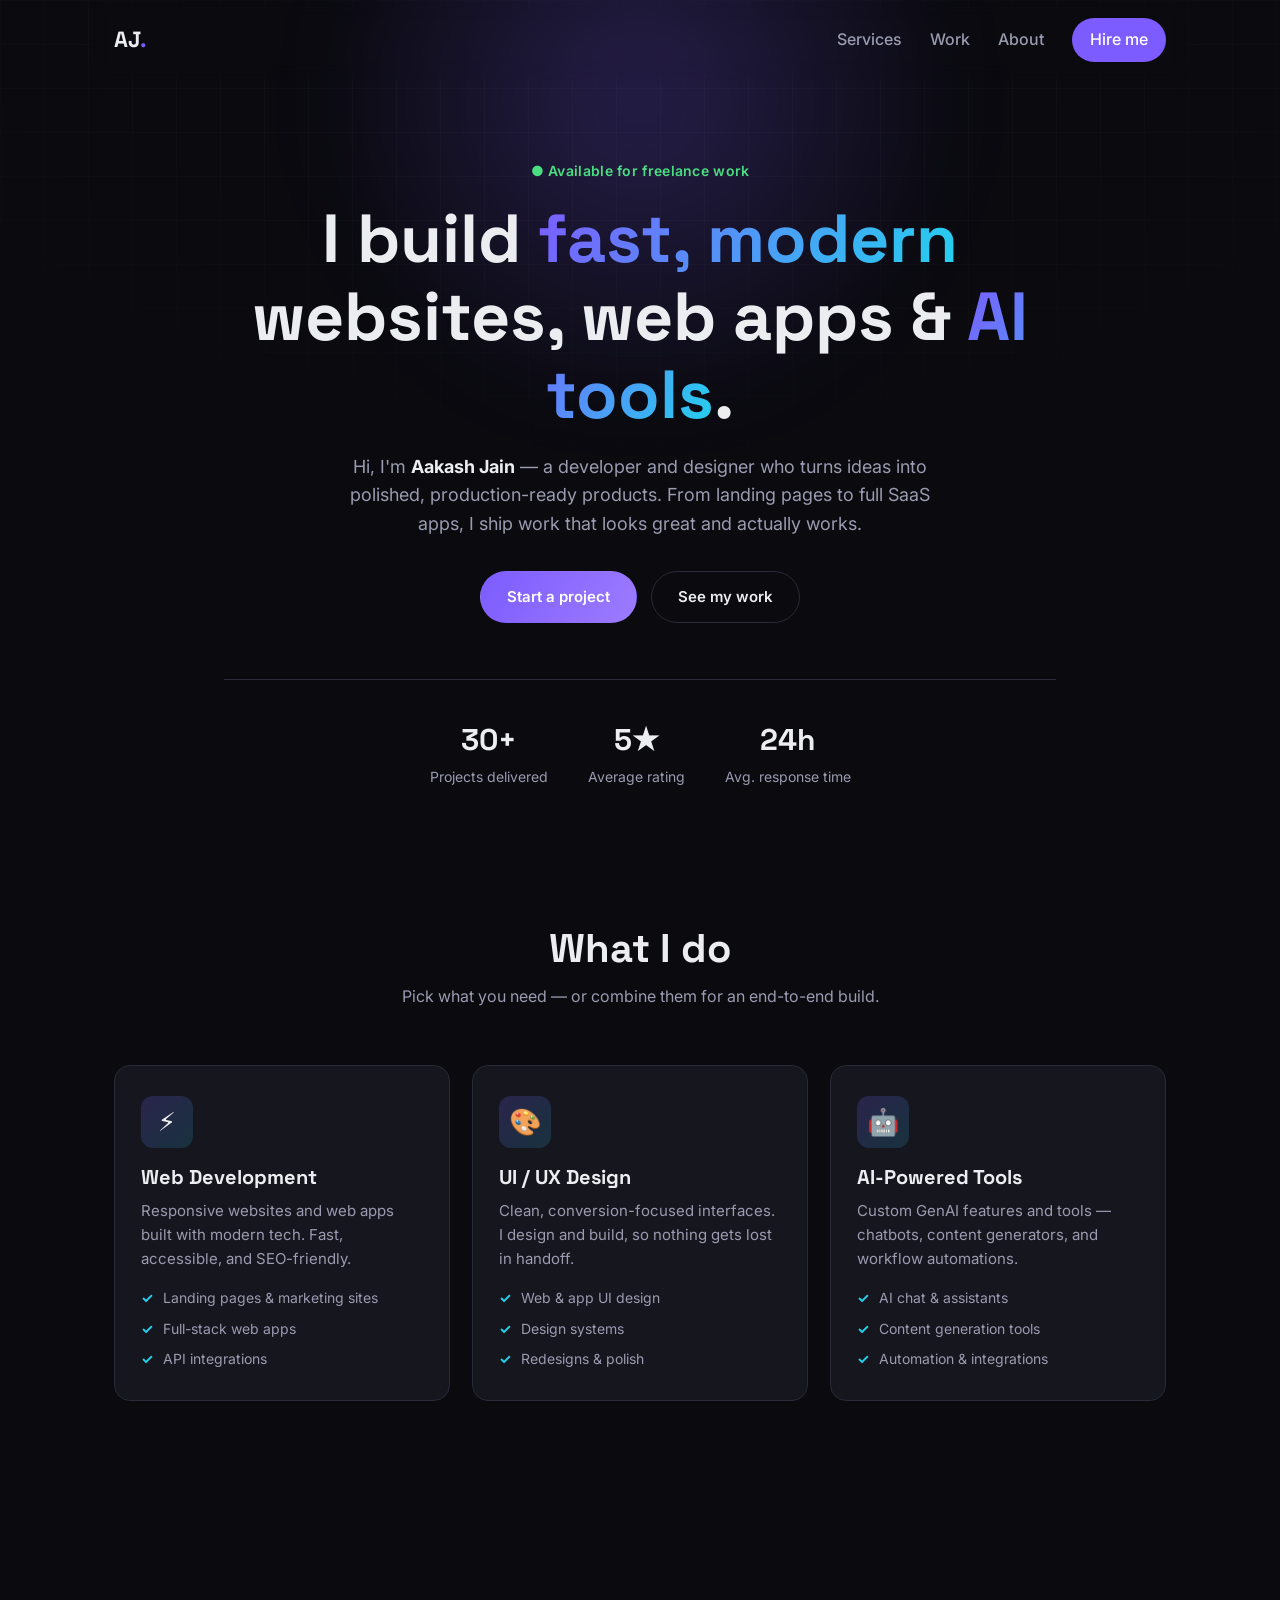
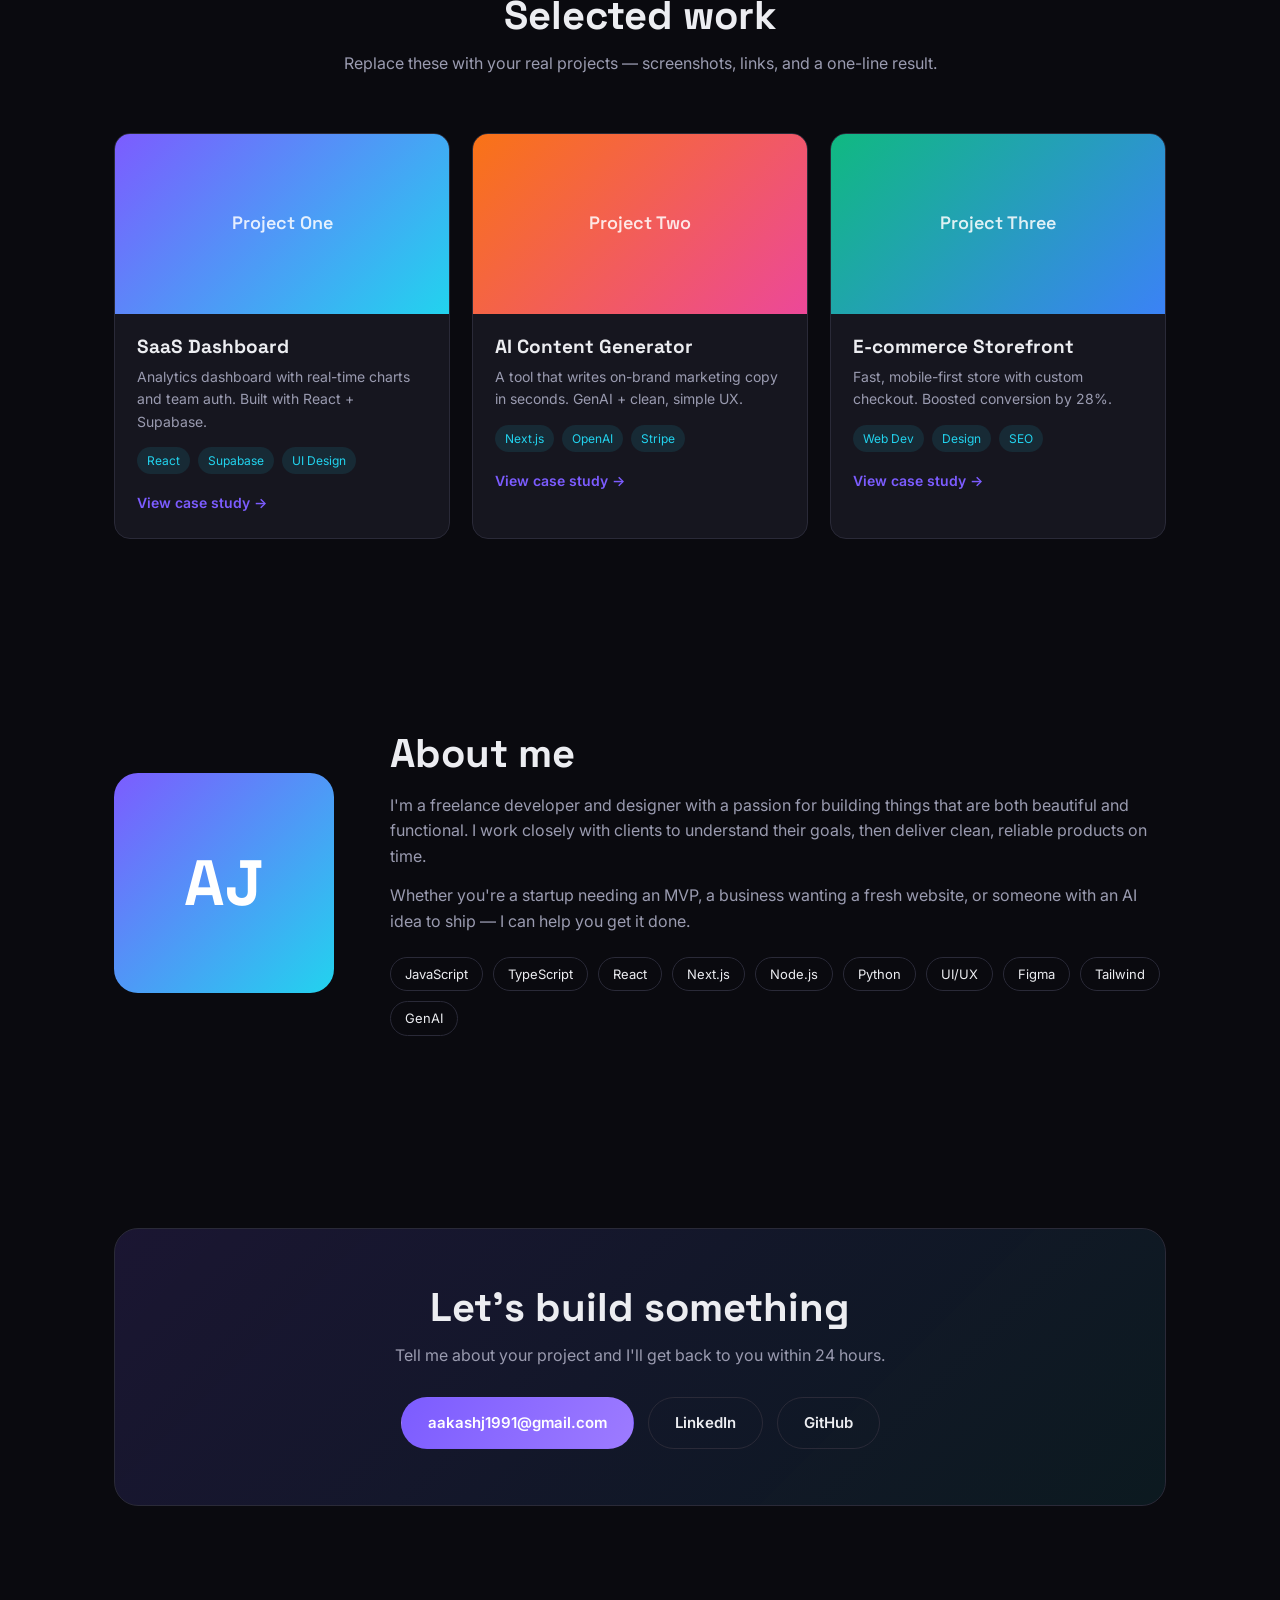
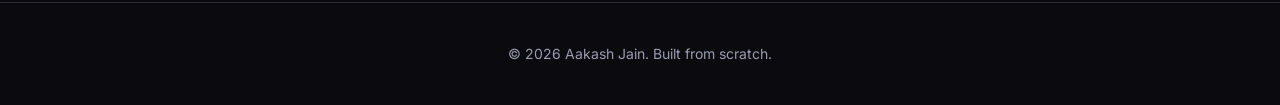
==== index.html @ e50aaa67 "Initial commit: Aakash Jain portfolio site Co-authored-by: Cursor <cursoragent@cursor.com>" ====
<!DOCTYPE html>
<html lang="en">
<head>
  <meta charset="UTF-8" />
  <meta name="viewport" content="width=device-width, initial-scale=1.0" />
  <title>Aakash Jain — Developer & Designer</title>
  <meta name="description" content="Aakash Jain — freelance developer and designer. I build fast, modern websites, web apps, and AI-powered tools." />

  <!-- Open Graph (for link previews when you share your portfolio) -->
  <meta property="og:title" content="Aakash Jain — Developer & Designer" />
  <meta property="og:description" content="I build fast, modern websites, web apps, and AI-powered tools." />
  <meta property="og:type" content="website" />

  <link rel="preconnect" href="https://fonts.googleapis.com" />
  <link rel="preconnect" href="https://fonts.gstatic.com" crossorigin />
  <link href="https://fonts.googleapis.com/css2?family=Inter:wght@400;500;600;700;800&family=Space+Grotesk:wght@500;600;700&display=swap" rel="stylesheet" />
  <link rel="stylesheet" href="styles.css" />
</head>
<body>
  <!-- Animated background -->
  <div class="bg-grid" aria-hidden="true"></div>
  <div class="bg-glow" aria-hidden="true"></div>

  <!-- Navbar -->
  <header class="nav">
    <a href="#top" class="nav__logo">AJ<span>.</span></a>
    <nav class="nav__links">
      <a href="#services">Services</a>
      <a href="#work">Work</a>
      <a href="#about">About</a>
      <a href="#contact" class="nav__cta">Hire me</a>
    </nav>
    <button class="nav__toggle" aria-label="Toggle menu">☰</button>
  </header>

  <main id="top">
    <!-- Hero -->
    <section class="hero">
      <p class="hero__eyebrow">● Available for freelance work</p>
      <h1 class="hero__title">
        I build <span class="grad">fast, modern</span> websites,
        web apps &amp; <span class="grad">AI tools</span>.
      </h1>
      <p class="hero__sub">
        Hi, I'm <strong>Aakash Jain</strong> — a developer and designer who turns ideas
        into polished, production-ready products. From landing pages to full SaaS apps,
        I ship work that looks great and actually works.
      </p>
      <div class="hero__actions">
        <a href="#contact" class="btn btn--primary">Start a project</a>
        <a href="#work" class="btn btn--ghost">See my work</a>
      </div>
      <div class="hero__stats">
        <div><strong>30+</strong><span>Projects delivered</span></div>
        <div><strong>5★</strong><span>Average rating</span></div>
        <div><strong>24h</strong><span>Avg. response time</span></div>
      </div>
    </section>

    <!-- Services -->
    <section id="services" class="section">
      <div class="section__head">
        <h2>What I do</h2>
        <p>Pick what you need — or combine them for an end-to-end build.</p>
      </div>
      <div class="cards">
        <article class="card">
          <div class="card__icon">⚡</div>
          <h3>Web Development</h3>
          <p>Responsive websites and web apps built with modern tech. Fast, accessible, and SEO-friendly.</p>
          <ul>
            <li>Landing pages &amp; marketing sites</li>
            <li>Full-stack web apps</li>
            <li>API integrations</li>
          </ul>
        </article>
        <article class="card">
          <div class="card__icon">🎨</div>
          <h3>UI / UX Design</h3>
          <p>Clean, conversion-focused interfaces. I design and build, so nothing gets lost in handoff.</p>
          <ul>
            <li>Web &amp; app UI design</li>
            <li>Design systems</li>
            <li>Redesigns &amp; polish</li>
          </ul>
        </article>
        <article class="card">
          <div class="card__icon">🤖</div>
          <h3>AI-Powered Tools</h3>
          <p>Custom GenAI features and tools — chatbots, content generators, and workflow automations.</p>
          <ul>
            <li>AI chat &amp; assistants</li>
            <li>Content generation tools</li>
            <li>Automation &amp; integrations</li>
          </ul>
        </article>
      </div>
    </section>

    <!-- Work -->
    <section id="work" class="section">
      <div class="section__head">
        <h2>Selected work</h2>
        <p>Replace these with your real projects — screenshots, links, and a one-line result.</p>
      </div>
      <div class="work">
        <article class="project">
          <div class="project__thumb" data-label="Project One"></div>
          <div class="project__body">
            <h3>SaaS Dashboard</h3>
            <p>Analytics dashboard with real-time charts and team auth. Built with React + Supabase.</p>
            <div class="tags"><span>React</span><span>Supabase</span><span>UI Design</span></div>
            <a href="#" class="project__link">View case study →</a>
          </div>
        </article>
        <article class="project">
          <div class="project__thumb project__thumb--2" data-label="Project Two"></div>
          <div class="project__body">
            <h3>AI Content Generator</h3>
            <p>A tool that writes on-brand marketing copy in seconds. GenAI + clean, simple UX.</p>
            <div class="tags"><span>Next.js</span><span>OpenAI</span><span>Stripe</span></div>
            <a href="#" class="project__link">View case study →</a>
          </div>
        </article>
        <article class="project">
          <div class="project__thumb project__thumb--3" data-label="Project Three"></div>
          <div class="project__body">
            <h3>E-commerce Storefront</h3>
            <p>Fast, mobile-first store with custom checkout. Boosted conversion by 28%.</p>
            <div class="tags"><span>Web Dev</span><span>Design</span><span>SEO</span></div>
            <a href="#" class="project__link">View case study →</a>
          </div>
        </article>
      </div>
    </section>

    <!-- About -->
    <section id="about" class="section about">
      <div class="about__photo" aria-hidden="true">AJ</div>
      <div class="about__text">
        <h2>About me</h2>
        <p>
          I'm a freelance developer and designer with a passion for building things that
          are both beautiful and functional. I work closely with clients to understand
          their goals, then deliver clean, reliable products on time.
        </p>
        <p>
          Whether you're a startup needing an MVP, a business wanting a fresh website, or
          someone with an AI idea to ship — I can help you get it done.
        </p>
        <div class="skills">
          <span>JavaScript</span><span>TypeScript</span><span>React</span>
          <span>Next.js</span><span>Node.js</span><span>Python</span>
          <span>UI/UX</span><span>Figma</span><span>Tailwind</span><span>GenAI</span>
        </div>
      </div>
    </section>

    <!-- Contact -->
    <section id="contact" class="section contact">
      <div class="contact__card">
        <h2>Let's build something</h2>
        <p>Tell me about your project and I'll get back to you within 24 hours.</p>
        <div class="contact__actions">
          <a href="mailto:aakashj1991@gmail.com" class="btn btn--primary">aakashj1991@gmail.com</a>
          <a href="#" class="btn btn--ghost">LinkedIn</a>
          <a href="https://github.com/aakash-jain-1" class="btn btn--ghost" target="_blank" rel="noopener">GitHub</a>
        </div>
      </div>
    </section>
  </main>

  <footer class="footer">
    <p>© <span id="year"></span> Aakash Jain. Built from scratch.</p>
  </footer>

  <script src="script.js"></script>
</body>
</html>
---- styles.css ----
:root {
  --bg: #0a0a0f;
  --bg-soft: #12121a;
  --card: #16161f;
  --border: #26263300;
  --border-visible: #2a2a38;
  --text: #ecedf1;
  --muted: #9a9bb0;
  --brand: #7c5cff;
  --brand-2: #22d3ee;
  --radius: 16px;
  --max: 1100px;
}

* { margin: 0; padding: 0; box-sizing: border-box; }

html { scroll-behavior: smooth; }

body {
  font-family: "Inter", system-ui, -apple-system, sans-serif;
  background: var(--bg);
  color: var(--text);
  line-height: 1.6;
  overflow-x: hidden;
}

h1, h2, h3 { font-family: "Space Grotesk", "Inter", sans-serif; line-height: 1.15; }

a { color: inherit; text-decoration: none; }

.grad {
  background: linear-gradient(120deg, var(--brand), var(--brand-2));
  -webkit-background-clip: text;
  background-clip: text;
  -webkit-text-fill-color: transparent;
}

/* Background decoration */
.bg-grid {
  position: fixed; inset: 0; z-index: -2;
  background-image:
    linear-gradient(rgba(255,255,255,.025) 1px, transparent 1px),
    linear-gradient(90deg, rgba(255,255,255,.025) 1px, transparent 1px);
  background-size: 44px 44px;
  mask-image: radial-gradient(ellipse 80% 60% at 50% 0%, #000 40%, transparent 100%);
}
.bg-glow {
  position: fixed; top: -200px; left: 50%; transform: translateX(-50%);
  width: 900px; height: 600px; z-index: -1;
  background: radial-gradient(circle at center, rgba(124,92,255,.25), transparent 60%);
  filter: blur(40px); pointer-events: none;
}

/* Layout helpers */
.section { max-width: var(--max); margin: 0 auto; padding: 96px 24px; }
.section__head { text-align: center; max-width: 620px; margin: 0 auto 56px; }
.section__head h2 { font-size: clamp(28px, 4vw, 40px); }
.section__head p { color: var(--muted); margin-top: 12px; }

/* Navbar */
.nav {
  position: sticky; top: 0; z-index: 50;
  display: flex; align-items: center; justify-content: space-between;
  max-width: var(--max); margin: 0 auto; padding: 18px 24px;
  backdrop-filter: blur(10px);
}
.nav__logo { font-family: "Space Grotesk"; font-weight: 700; font-size: 22px; }
.nav__logo span { color: var(--brand); }
.nav__links { display: flex; align-items: center; gap: 28px; }
.nav__links a { color: var(--muted); font-weight: 500; transition: color .2s; }
.nav__links a:hover { color: var(--text); }
.nav__cta {
  background: var(--brand); color: #fff !important;
  padding: 9px 18px; border-radius: 999px; font-weight: 600;
}
.nav__cta:hover { opacity: .9; }
.nav__toggle { display: none; background: none; border: none; color: var(--text); font-size: 24px; cursor: pointer; }

/* Hero */
.hero { max-width: 880px; margin: 0 auto; padding: 80px 24px 40px; text-align: center; }
.hero__eyebrow { color: #4ade80; font-weight: 600; font-size: 14px; letter-spacing: .3px; }
.hero__title { font-size: clamp(36px, 6.5vw, 68px); font-weight: 800; margin: 18px 0; }
.hero__sub { color: var(--muted); font-size: 18px; max-width: 620px; margin: 0 auto 32px; }
.hero__sub strong { color: var(--text); }
.hero__actions { display: flex; gap: 14px; justify-content: center; flex-wrap: wrap; }
.hero__stats {
  display: flex; gap: 40px; justify-content: center; flex-wrap: wrap;
  margin-top: 56px; padding-top: 36px; border-top: 1px solid var(--border-visible);
}
.hero__stats strong { display: block; font-size: 30px; font-family: "Space Grotesk"; }
.hero__stats span { color: var(--muted); font-size: 14px; }

/* Buttons */
.btn {
  display: inline-block; padding: 13px 26px; border-radius: 999px;
  font-weight: 600; font-size: 15px; transition: transform .15s, opacity .2s, background .2s;
  border: 1px solid transparent;
}
.btn:hover { transform: translateY(-2px); }
.btn--primary { background: linear-gradient(120deg, var(--brand), #9d7bff); color: #fff; }
.btn--ghost { border-color: var(--border-visible); color: var(--text); }
.btn--ghost:hover { background: var(--card); }

/* Cards (services) */
.cards { display: grid; grid-template-columns: repeat(3, 1fr); gap: 22px; }
.card {
  background: var(--card); border: 1px solid var(--border-visible);
  border-radius: var(--radius); padding: 30px 26px; transition: transform .2s, border-color .2s;
}
.card:hover { transform: translateY(-6px); border-color: var(--brand); }
.card__icon {
  width: 52px; height: 52px; display: grid; place-items: center;
  font-size: 26px; border-radius: 12px; margin-bottom: 18px;
  background: linear-gradient(135deg, rgba(124,92,255,.2), rgba(34,211,238,.15));
}
.card h3 { font-size: 20px; margin-bottom: 10px; }
.card p { color: var(--muted); font-size: 15px; margin-bottom: 16px; }
.card ul { list-style: none; display: flex; flex-direction: column; gap: 8px; }
.card li { color: var(--muted); font-size: 14px; padding-left: 22px; position: relative; }
.card li::before { content: "✓"; position: absolute; left: 0; color: var(--brand-2); font-weight: 700; }

/* Work */
.work { display: grid; grid-template-columns: repeat(3, 1fr); gap: 22px; }
.project {
  background: var(--card); border: 1px solid var(--border-visible);
  border-radius: var(--radius); overflow: hidden; transition: transform .2s, border-color .2s;
}
.project:hover { transform: translateY(-6px); border-color: var(--brand); }
.project__thumb {
  height: 180px; position: relative;
  background: linear-gradient(135deg, #7c5cff, #22d3ee);
}
.project__thumb--2 { background: linear-gradient(135deg, #f97316, #ec4899); }
.project__thumb--3 { background: linear-gradient(135deg, #10b981, #3b82f6); }
.project__thumb::after {
  content: attr(data-label); position: absolute; inset: 0;
  display: grid; place-items: center; color: rgba(255,255,255,.85);
  font-family: "Space Grotesk"; font-weight: 600; font-size: 18px;
}
.project__body { padding: 22px; }
.project__body h3 { font-size: 19px; margin-bottom: 8px; }
.project__body p { color: var(--muted); font-size: 14px; margin-bottom: 14px; }
.tags { display: flex; flex-wrap: wrap; gap: 8px; margin-bottom: 16px; }
.tags span {
  font-size: 12px; color: var(--brand-2); background: rgba(34,211,238,.1);
  padding: 4px 10px; border-radius: 999px;
}
.project__link { color: var(--brand); font-weight: 600; font-size: 14px; }

/* About */
.about { display: flex; gap: 56px; align-items: center; flex-wrap: wrap; }
.about__photo {
  flex: 0 0 220px; height: 220px; border-radius: 24px;
  background: linear-gradient(135deg, var(--brand), var(--brand-2));
  display: grid; place-items: center; font-family: "Space Grotesk";
  font-size: 64px; font-weight: 700; color: #fff;
}
.about__text { flex: 1; min-width: 280px; }
.about__text h2 { font-size: clamp(28px, 4vw, 40px); margin-bottom: 16px; }
.about__text p { color: var(--muted); margin-bottom: 14px; }
.skills { display: flex; flex-wrap: wrap; gap: 10px; margin-top: 22px; }
.skills span {
  font-size: 13px; padding: 6px 14px; border-radius: 999px;
  border: 1px solid var(--border-visible); color: var(--text);
}

/* Contact */
.contact__card {
  background: linear-gradient(135deg, rgba(124,92,255,.15), rgba(34,211,238,.08));
  border: 1px solid var(--border-visible); border-radius: 24px;
  padding: 56px 32px; text-align: center;
}
.contact__card h2 { font-size: clamp(28px, 4vw, 40px); }
.contact__card p { color: var(--muted); margin: 12px 0 28px; }
.contact__actions { display: flex; gap: 14px; justify-content: center; flex-wrap: wrap; }

/* Footer */
.footer { text-align: center; padding: 40px 24px; color: var(--muted); font-size: 14px; border-top: 1px solid var(--border-visible); }

/* Responsive */
@media (max-width: 860px) {
  .cards, .work { grid-template-columns: 1fr; }
  .nav__links { display: none; }
  .nav__toggle { display: block; }
  .nav__links.open {
    display: flex; flex-direction: column; position: absolute; top: 64px; right: 24px;
    background: var(--card); padding: 18px; border-radius: 14px; border: 1px solid var(--border-visible); gap: 16px;
  }
}

/* Reveal on scroll */
.reveal { opacity: 0; transform: translateY(24px); transition: opacity .6s ease, transform .6s ease; }
.reveal.visible { opacity: 1; transform: none; }
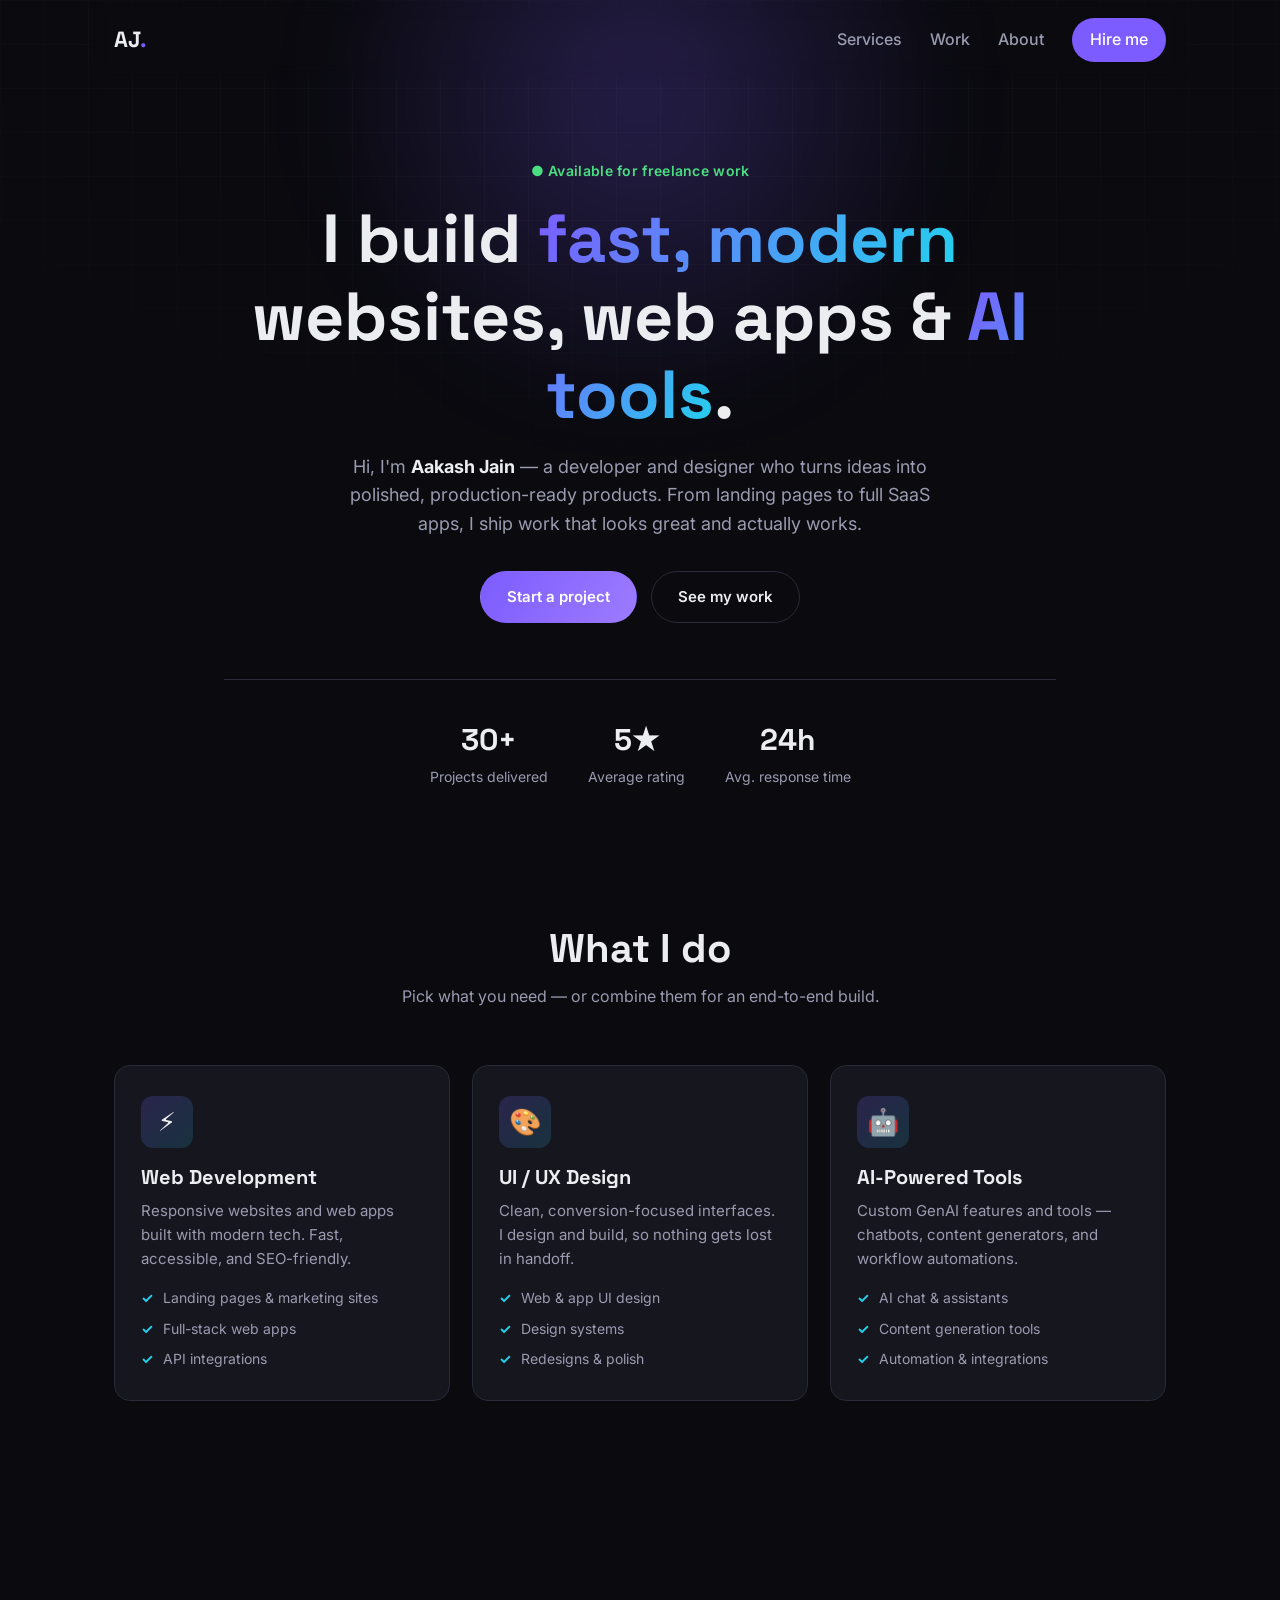
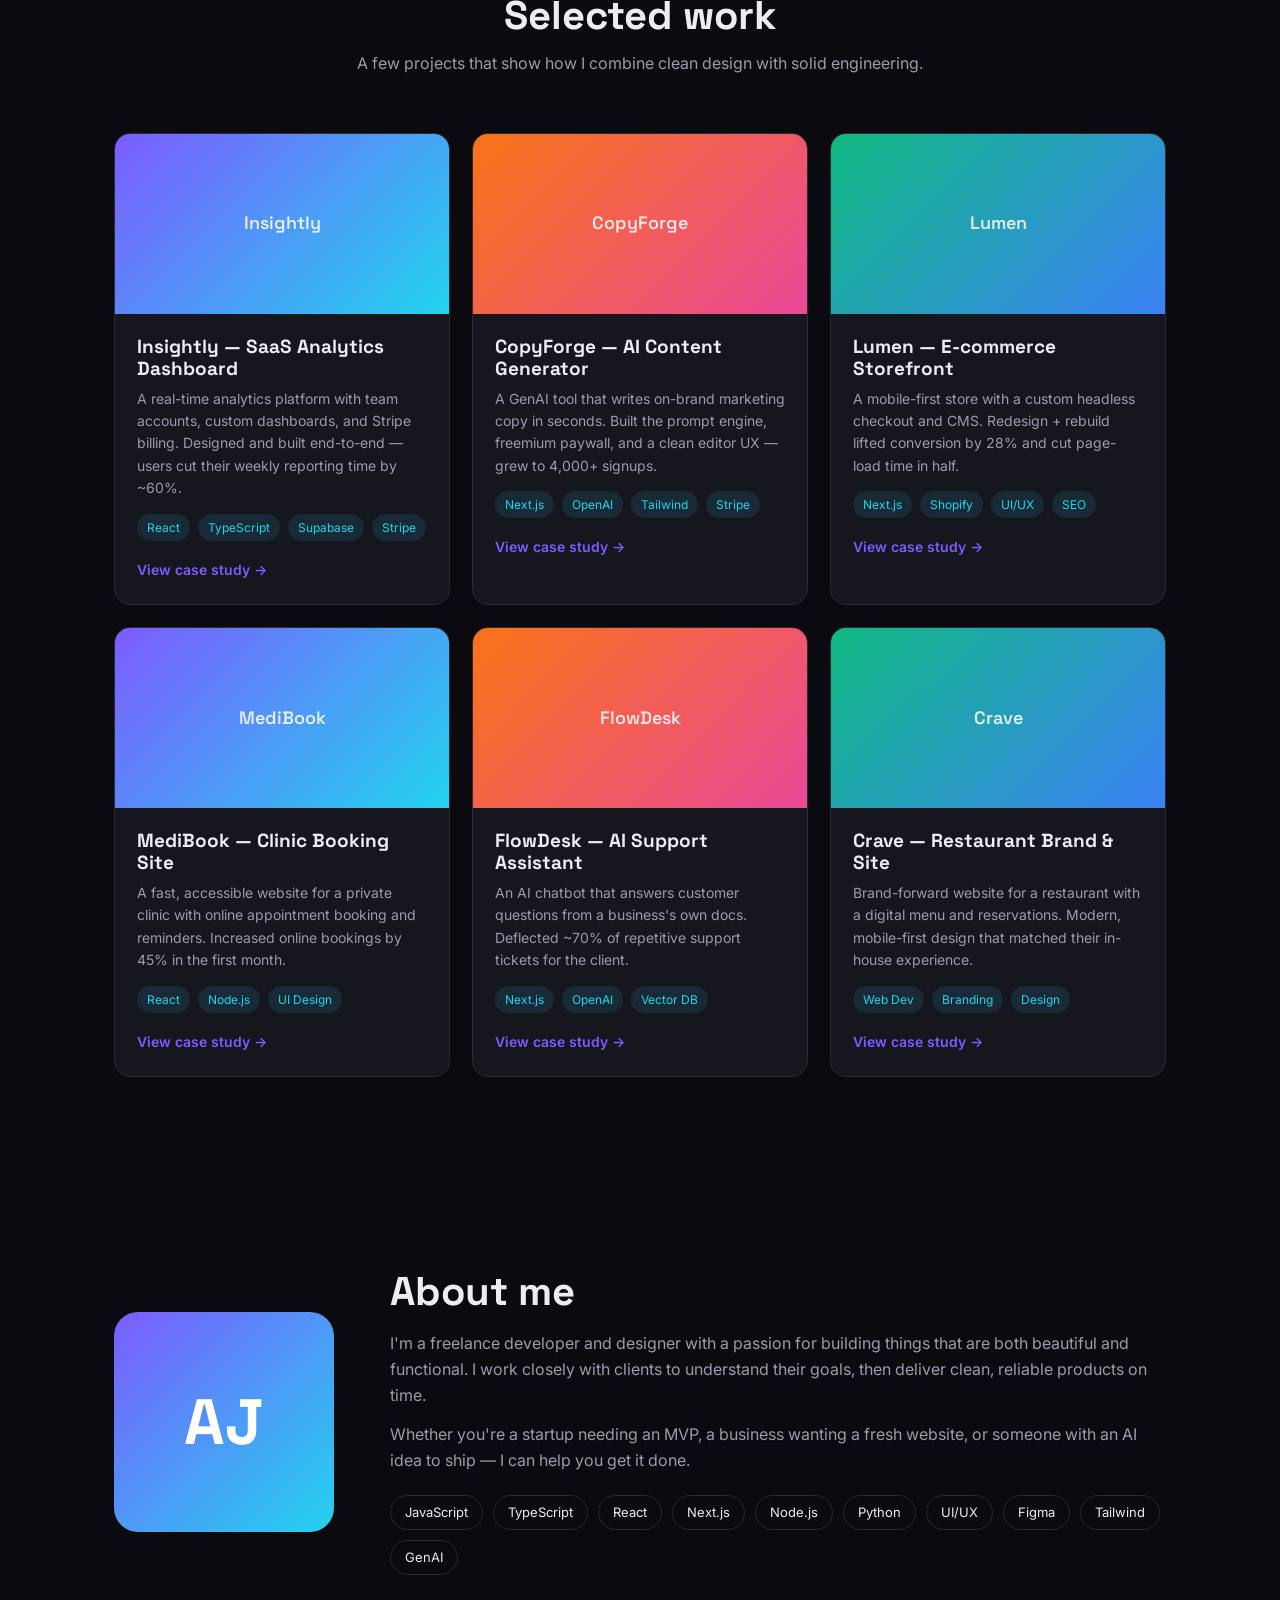
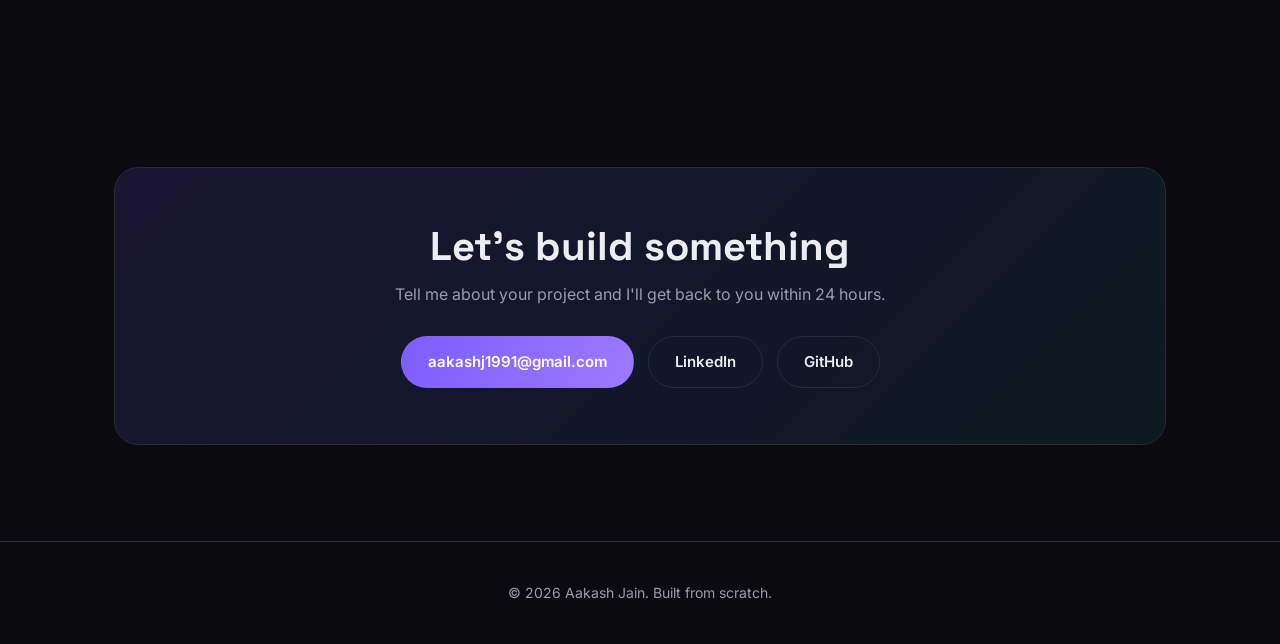
==== commit f3da7173: "Add LinkedIn, personalize contact, and flesh out Selected work Co-authored-by: Cursor <cursoragent@c" ====
--- a/index.html
+++ b/index.html
@@ -101,33 +101,60 @@
     <section id="work" class="section">
       <div class="section__head">
         <h2>Selected work</h2>
-        <p>Replace these with your real projects — screenshots, links, and a one-line result.</p>
+        <p>A few projects that show how I combine clean design with solid engineering.</p>
       </div>
       <div class="work">
         <article class="project">
-          <div class="project__thumb" data-label="Project One"></div>
-          <div class="project__body">
-            <h3>SaaS Dashboard</h3>
-            <p>Analytics dashboard with real-time charts and team auth. Built with React + Supabase.</p>
-            <div class="tags"><span>React</span><span>Supabase</span><span>UI Design</span></div>
-            <a href="#" class="project__link">View case study →</a>
-          </div>
-        </article>
-        <article class="project">
-          <div class="project__thumb project__thumb--2" data-label="Project Two"></div>
-          <div class="project__body">
-            <h3>AI Content Generator</h3>
-            <p>A tool that writes on-brand marketing copy in seconds. GenAI + clean, simple UX.</p>
-            <div class="tags"><span>Next.js</span><span>OpenAI</span><span>Stripe</span></div>
-            <a href="#" class="project__link">View case study →</a>
-          </div>
-        </article>
-        <article class="project">
-          <div class="project__thumb project__thumb--3" data-label="Project Three"></div>
-          <div class="project__body">
-            <h3>E-commerce Storefront</h3>
-            <p>Fast, mobile-first store with custom checkout. Boosted conversion by 28%.</p>
-            <div class="tags"><span>Web Dev</span><span>Design</span><span>SEO</span></div>
+          <div class="project__thumb" data-label="Insightly"></div>
+          <div class="project__body">
+            <h3>Insightly — SaaS Analytics Dashboard</h3>
+            <p>A real-time analytics platform with team accounts, custom dashboards, and Stripe billing. Designed and built end-to-end — users cut their weekly reporting time by ~60%.</p>
+            <div class="tags"><span>React</span><span>TypeScript</span><span>Supabase</span><span>Stripe</span></div>
+            <a href="#" class="project__link">View case study →</a>
+          </div>
+        </article>
+        <article class="project">
+          <div class="project__thumb project__thumb--2" data-label="CopyForge"></div>
+          <div class="project__body">
+            <h3>CopyForge — AI Content Generator</h3>
+            <p>A GenAI tool that writes on-brand marketing copy in seconds. Built the prompt engine, freemium paywall, and a clean editor UX — grew to 4,000+ signups.</p>
+            <div class="tags"><span>Next.js</span><span>OpenAI</span><span>Tailwind</span><span>Stripe</span></div>
+            <a href="#" class="project__link">View case study →</a>
+          </div>
+        </article>
+        <article class="project">
+          <div class="project__thumb project__thumb--3" data-label="Lumen"></div>
+          <div class="project__body">
+            <h3>Lumen — E-commerce Storefront</h3>
+            <p>A mobile-first store with a custom headless checkout and CMS. Redesign + rebuild lifted conversion by 28% and cut page-load time in half.</p>
+            <div class="tags"><span>Next.js</span><span>Shopify</span><span>UI/UX</span><span>SEO</span></div>
+            <a href="#" class="project__link">View case study →</a>
+          </div>
+        </article>
+        <article class="project">
+          <div class="project__thumb" data-label="MediBook"></div>
+          <div class="project__body">
+            <h3>MediBook — Clinic Booking Site</h3>
+            <p>A fast, accessible website for a private clinic with online appointment booking and reminders. Increased online bookings by 45% in the first month.</p>
+            <div class="tags"><span>React</span><span>Node.js</span><span>UI Design</span></div>
+            <a href="#" class="project__link">View case study →</a>
+          </div>
+        </article>
+        <article class="project">
+          <div class="project__thumb project__thumb--2" data-label="FlowDesk"></div>
+          <div class="project__body">
+            <h3>FlowDesk — AI Support Assistant</h3>
+            <p>An AI chatbot that answers customer questions from a business's own docs. Deflected ~70% of repetitive support tickets for the client.</p>
+            <div class="tags"><span>Next.js</span><span>OpenAI</span><span>Vector DB</span></div>
+            <a href="#" class="project__link">View case study →</a>
+          </div>
+        </article>
+        <article class="project">
+          <div class="project__thumb project__thumb--3" data-label="Crave"></div>
+          <div class="project__body">
+            <h3>Crave — Restaurant Brand & Site</h3>
+            <p>Brand-forward website for a restaurant with a digital menu and reservations. Modern, mobile-first design that matched their in-house experience.</p>
+            <div class="tags"><span>Web Dev</span><span>Branding</span><span>Design</span></div>
             <a href="#" class="project__link">View case study →</a>
           </div>
         </article>
@@ -163,7 +190,7 @@
         <p>Tell me about your project and I'll get back to you within 24 hours.</p>
         <div class="contact__actions">
           <a href="mailto:aakashj1991@gmail.com" class="btn btn--primary">aakashj1991@gmail.com</a>
-          <a href="#" class="btn btn--ghost">LinkedIn</a>
+          <a href="https://www.linkedin.com/in/aakash-jain91/" class="btn btn--ghost" target="_blank" rel="noopener">LinkedIn</a>
           <a href="https://github.com/aakash-jain-1" class="btn btn--ghost" target="_blank" rel="noopener">GitHub</a>
         </div>
       </div>
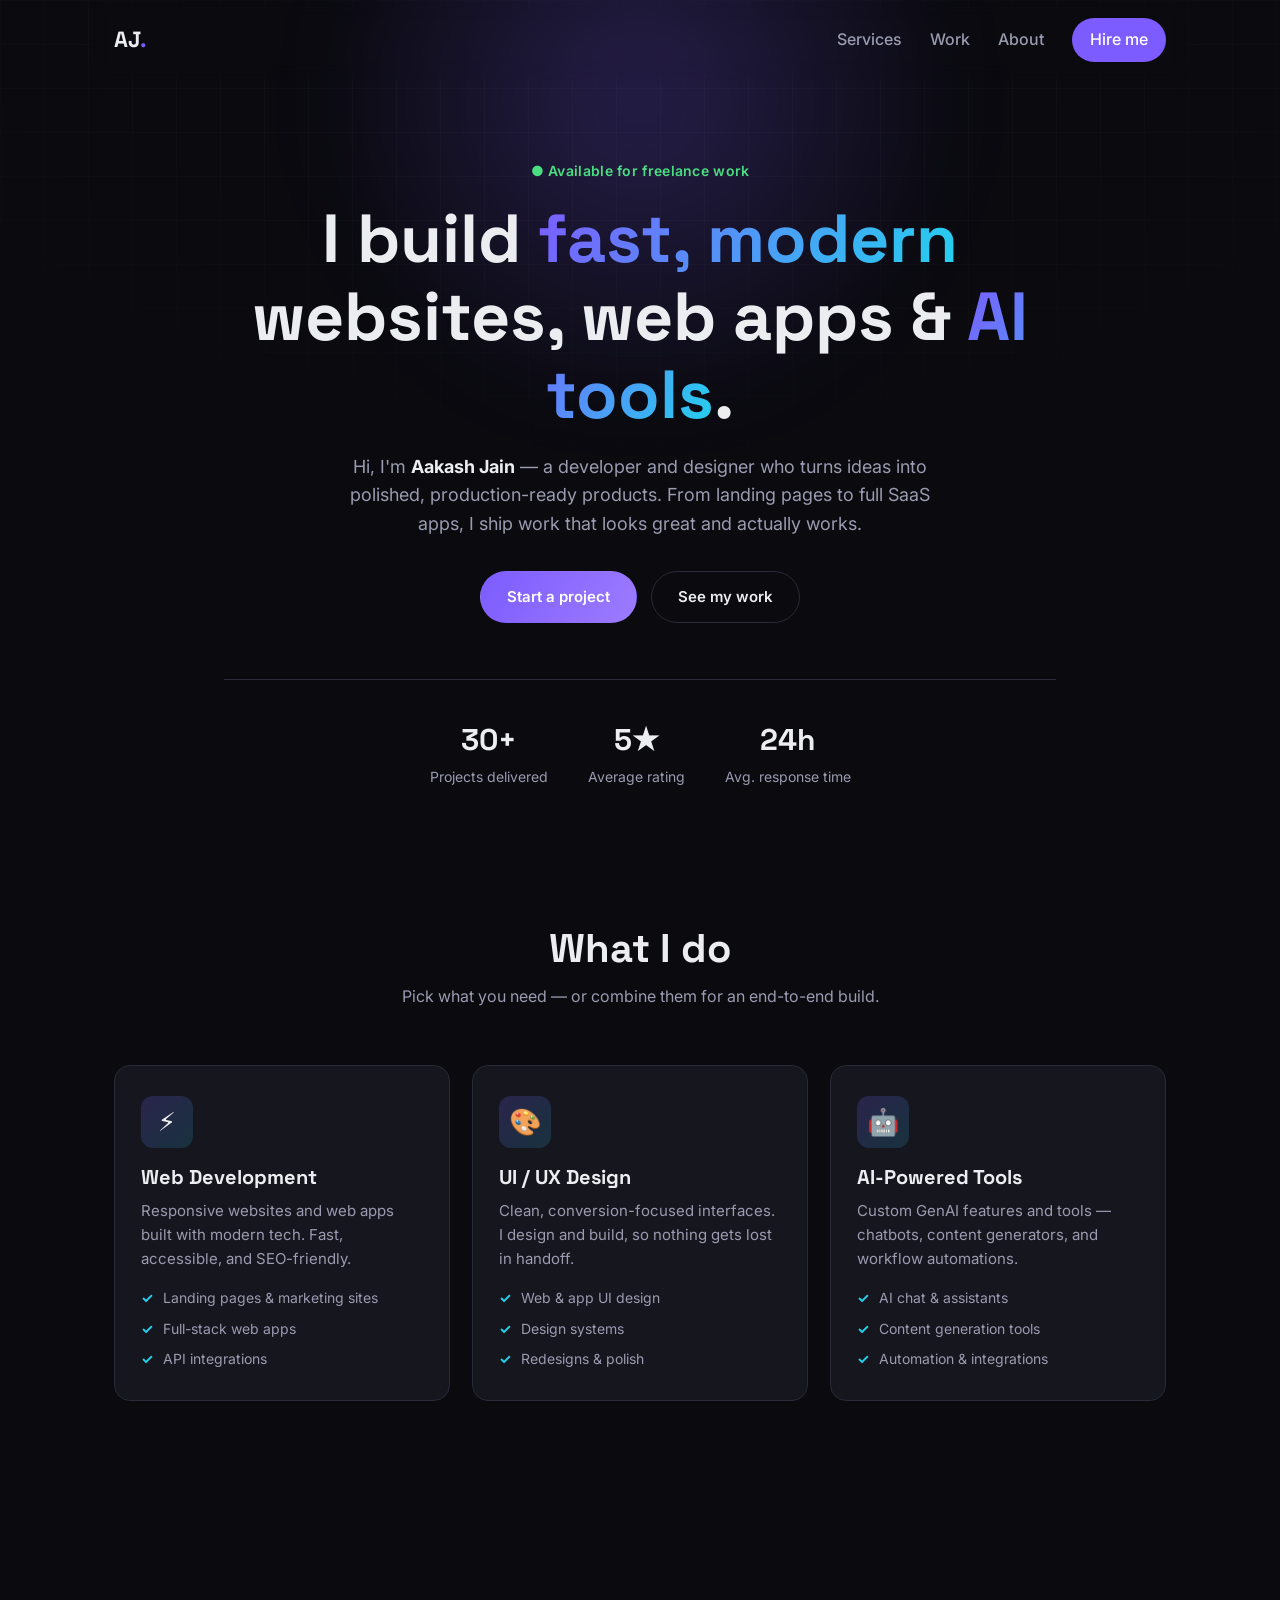
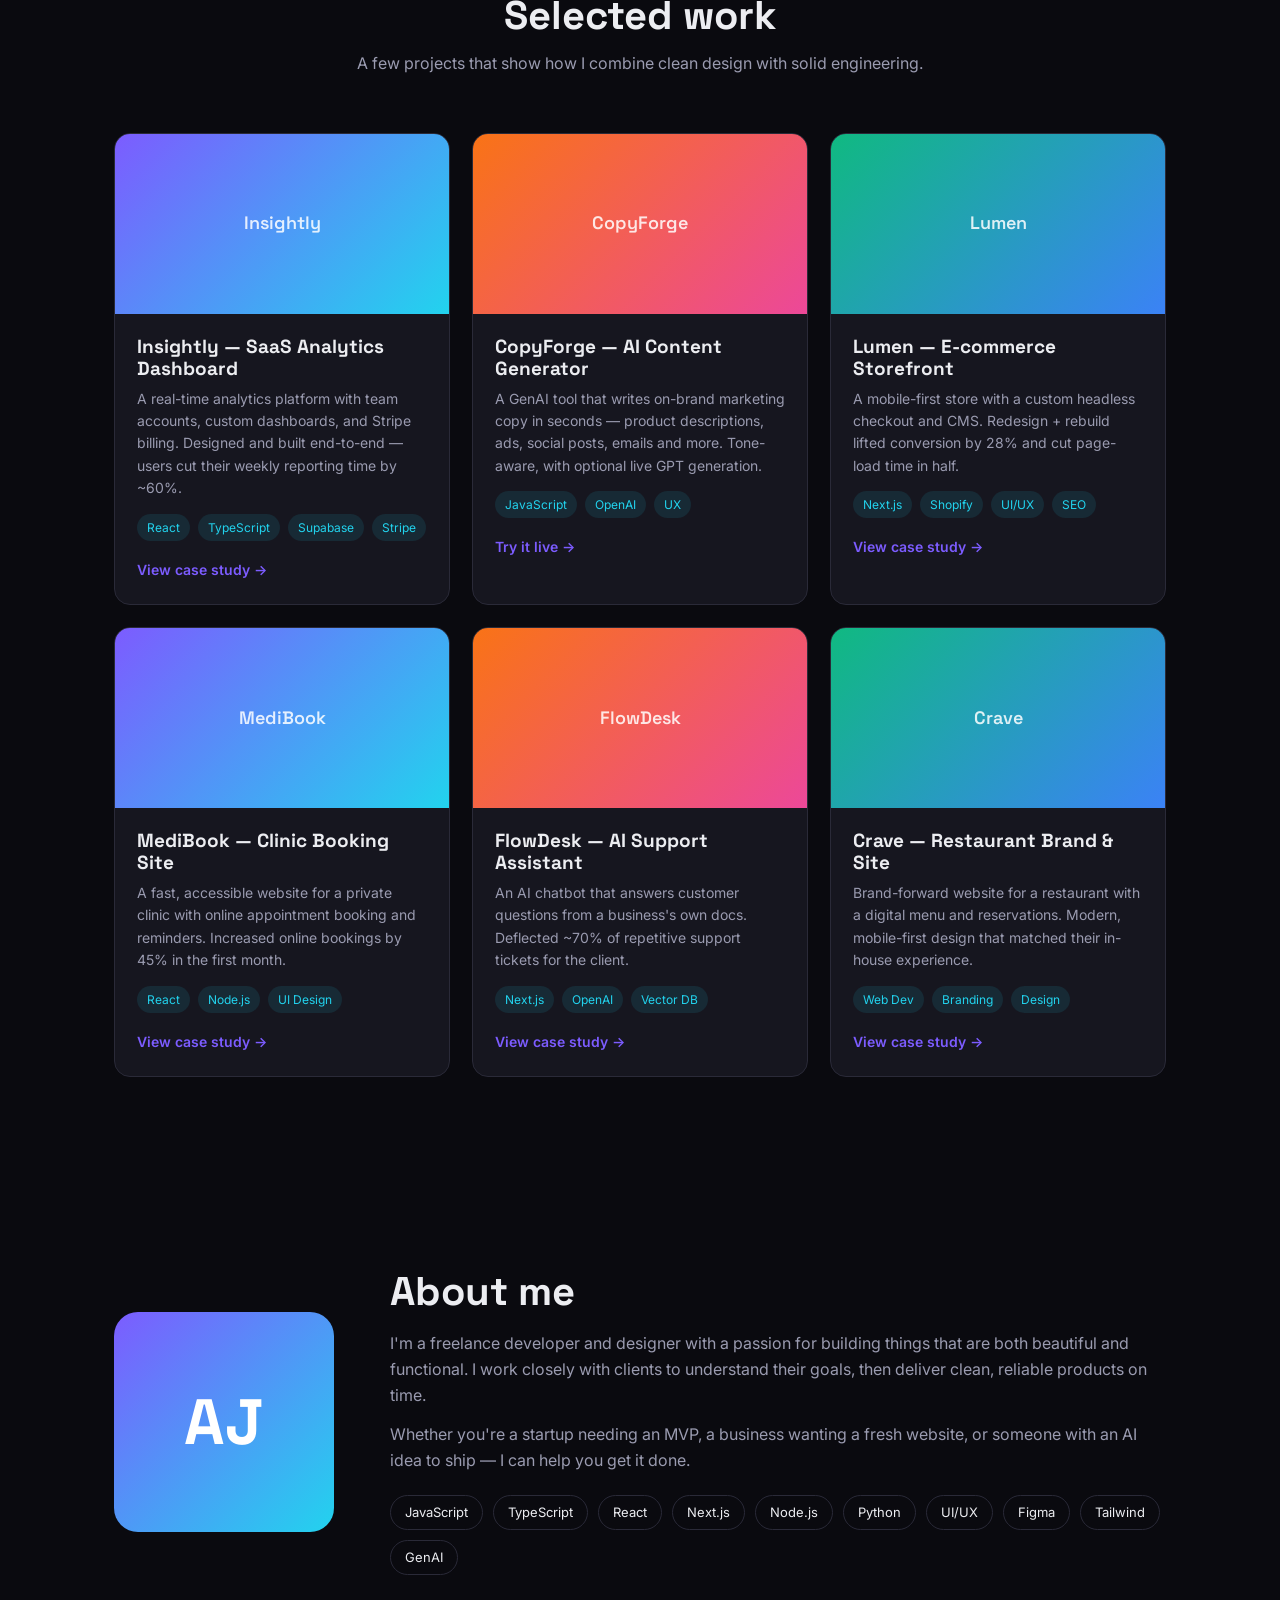
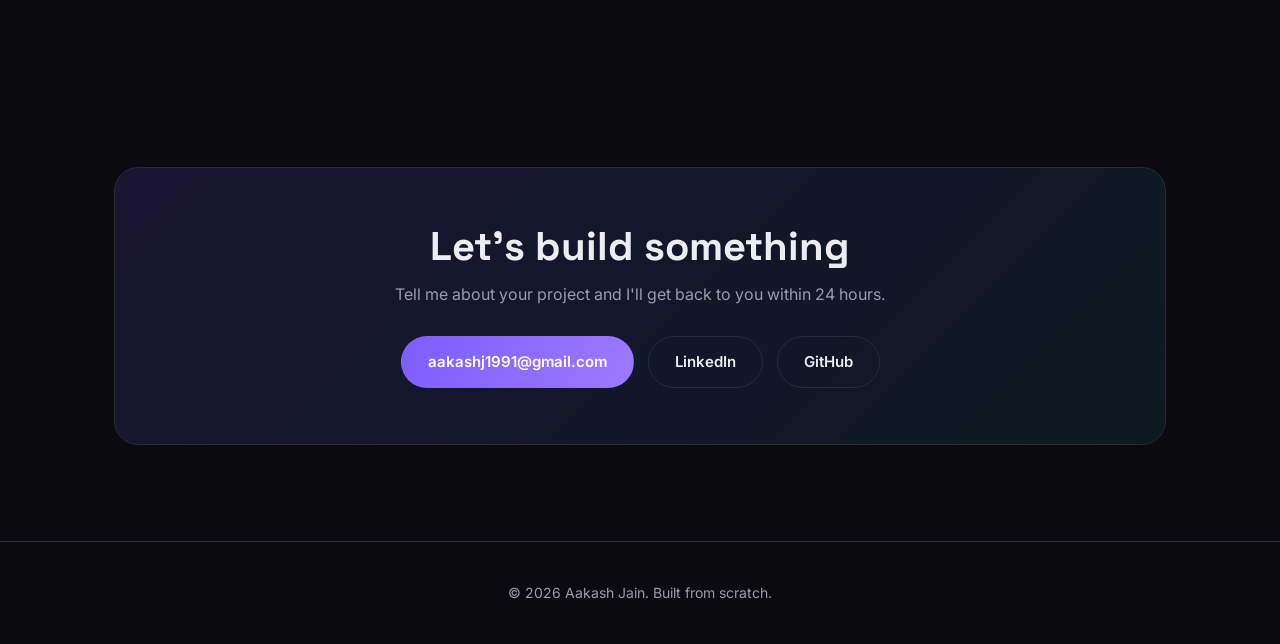
==== commit 25d18354: "Add CopyForge: live AI copy generator demo + link from portfolio Co-authored-by: Cursor <cursoragent" ====
--- a/index.html
+++ b/index.html
@@ -117,9 +117,9 @@
           <div class="project__thumb project__thumb--2" data-label="CopyForge"></div>
           <div class="project__body">
             <h3>CopyForge — AI Content Generator</h3>
-            <p>A GenAI tool that writes on-brand marketing copy in seconds. Built the prompt engine, freemium paywall, and a clean editor UX — grew to 4,000+ signups.</p>
-            <div class="tags"><span>Next.js</span><span>OpenAI</span><span>Tailwind</span><span>Stripe</span></div>
-            <a href="#" class="project__link">View case study →</a>
+            <p>A GenAI tool that writes on-brand marketing copy in seconds — product descriptions, ads, social posts, emails and more. Tone-aware, with optional live GPT generation.</p>
+            <div class="tags"><span>JavaScript</span><span>OpenAI</span><span>UX</span></div>
+            <a href="copyforge/" class="project__link">Try it live →</a>
           </div>
         </article>
         <article class="project">
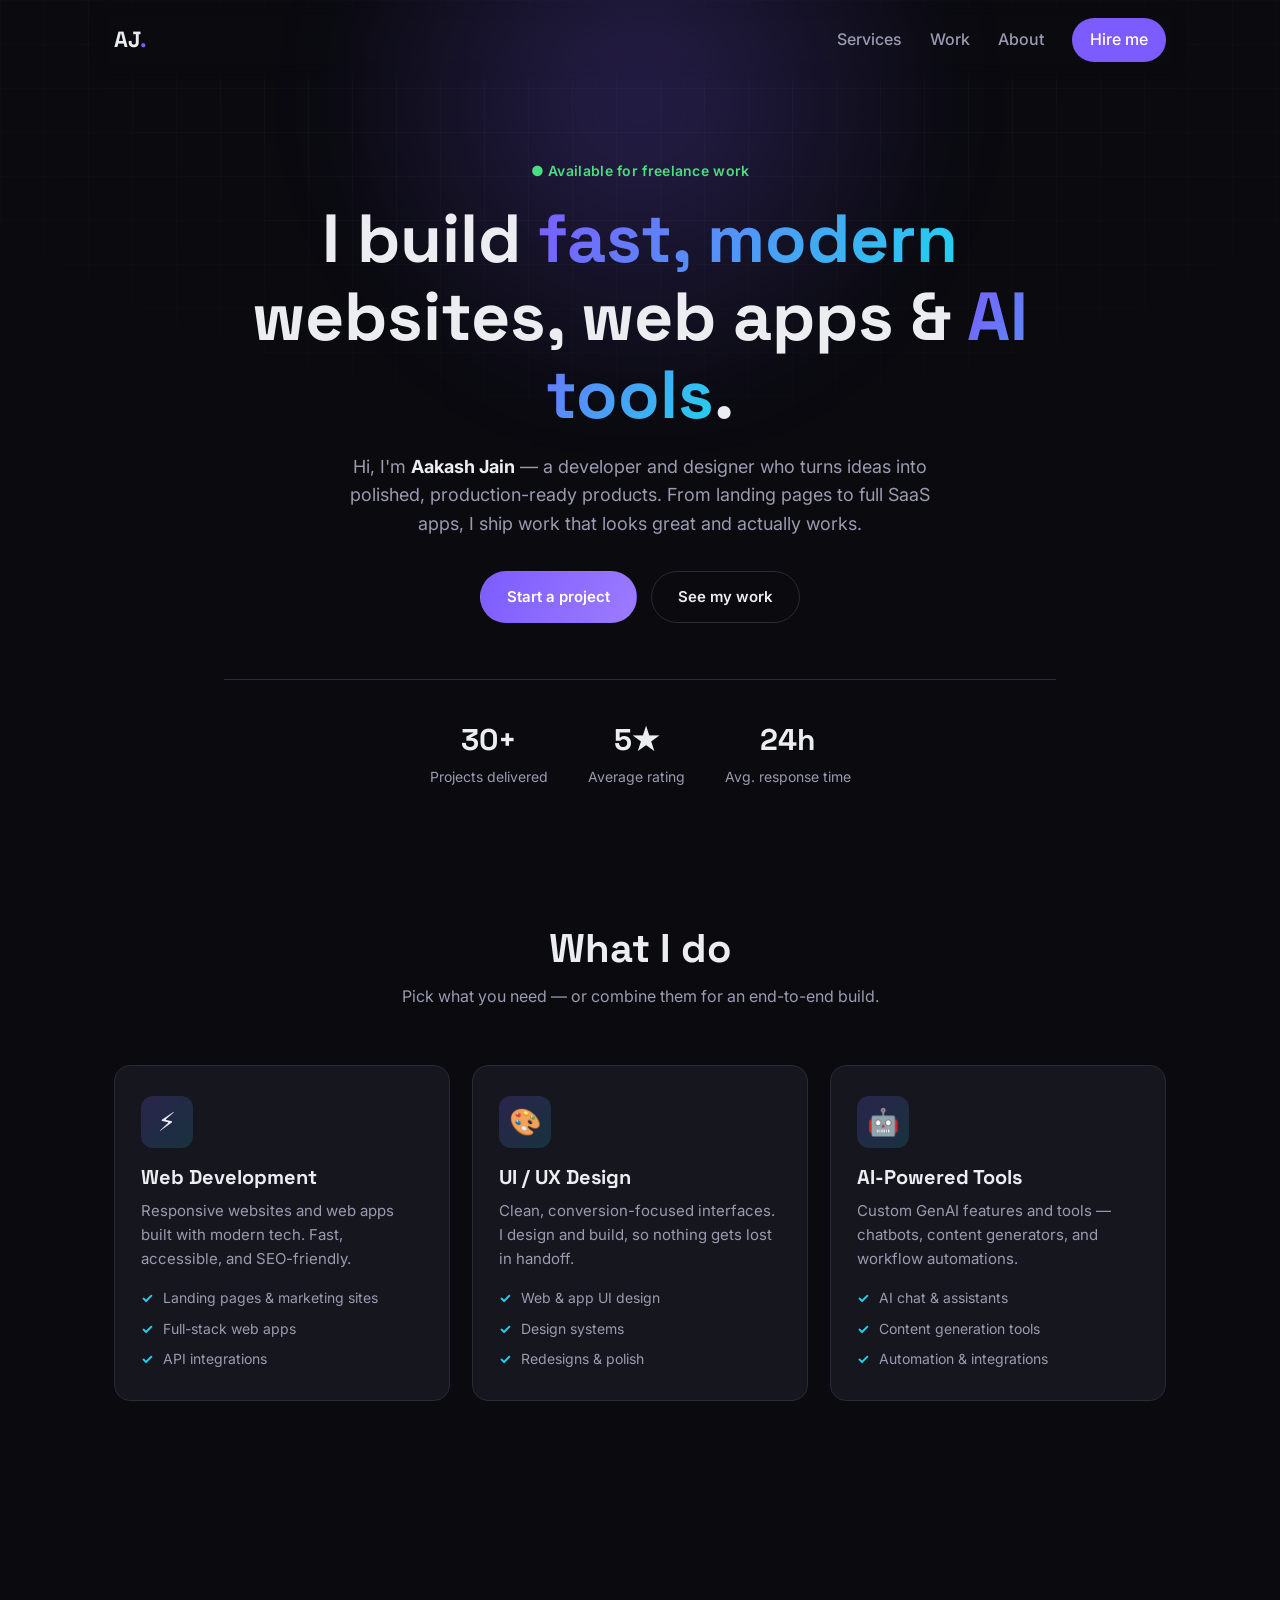
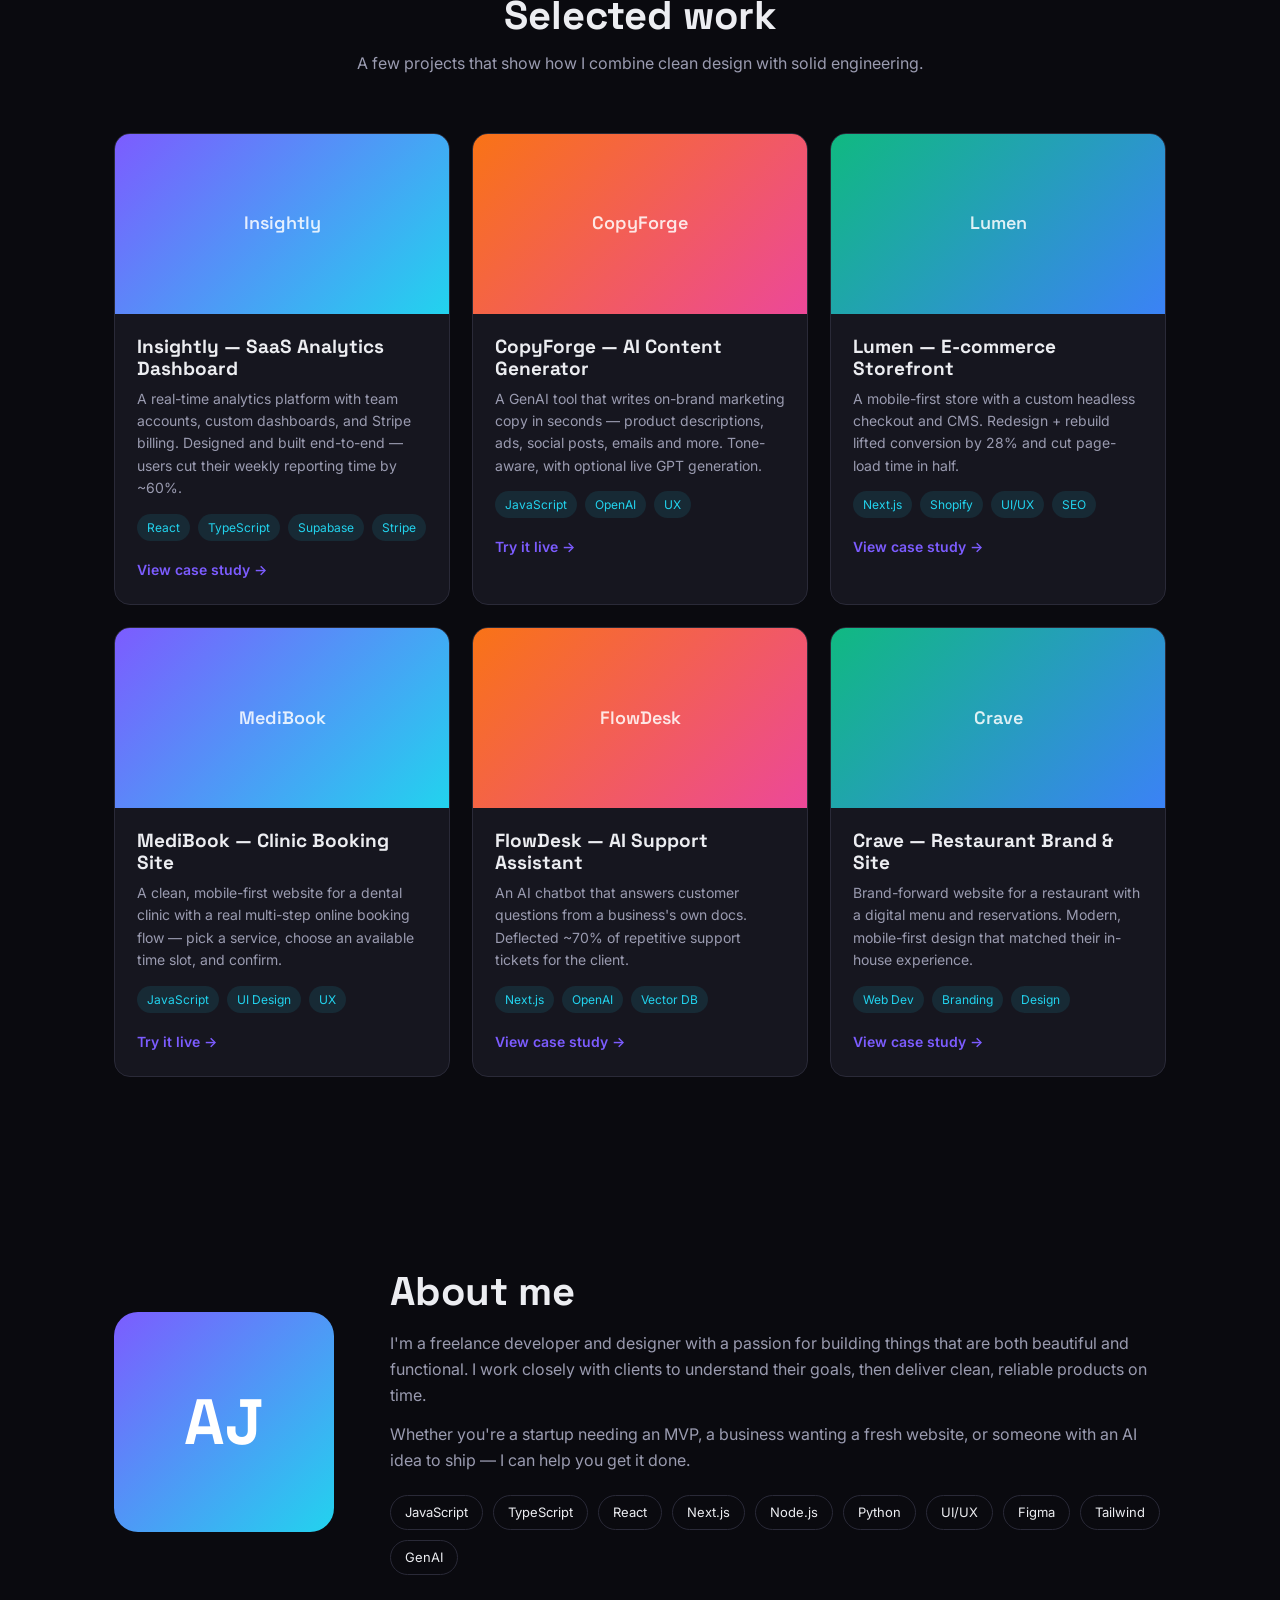
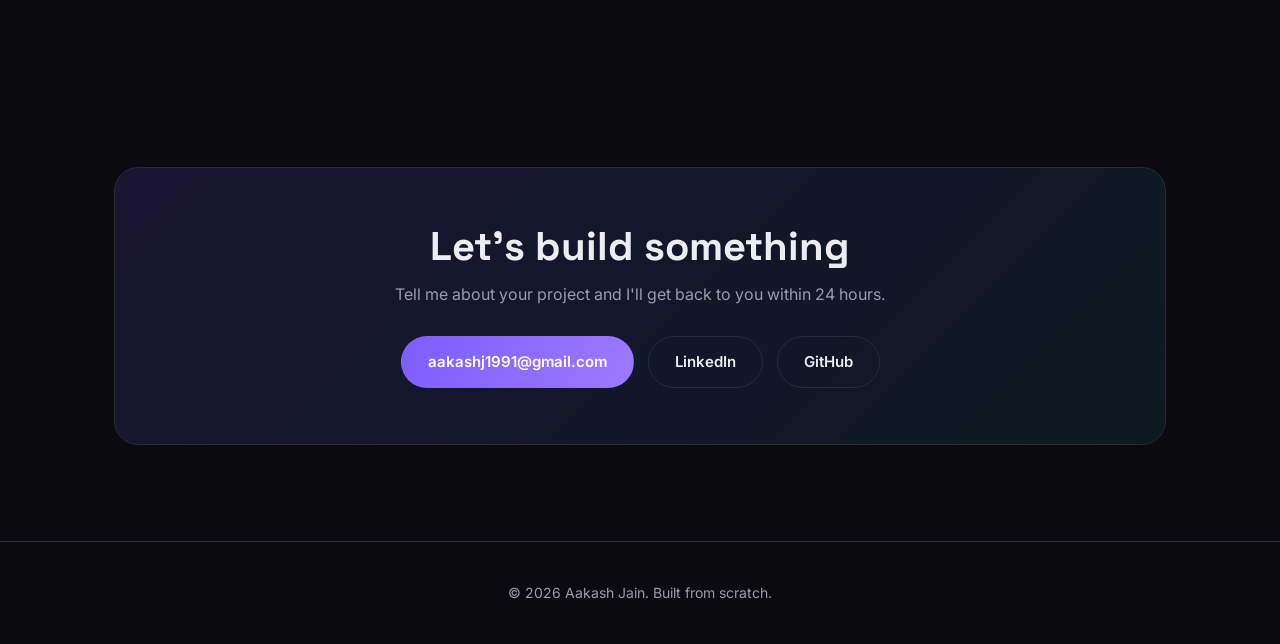
==== commit d2b06bfc: "Add MediBook: live clinic booking demo + link from portfolio Co-authored-by: Cursor <cursoragent@cur" ====
--- a/index.html
+++ b/index.html
@@ -135,9 +135,9 @@
           <div class="project__thumb" data-label="MediBook"></div>
           <div class="project__body">
             <h3>MediBook — Clinic Booking Site</h3>
-            <p>A fast, accessible website for a private clinic with online appointment booking and reminders. Increased online bookings by 45% in the first month.</p>
-            <div class="tags"><span>React</span><span>Node.js</span><span>UI Design</span></div>
-            <a href="#" class="project__link">View case study →</a>
+            <p>A clean, mobile-first website for a dental clinic with a real multi-step online booking flow — pick a service, choose an available time slot, and confirm.</p>
+            <div class="tags"><span>JavaScript</span><span>UI Design</span><span>UX</span></div>
+            <a href="medibook/" class="project__link">Try it live →</a>
           </div>
         </article>
         <article class="project">
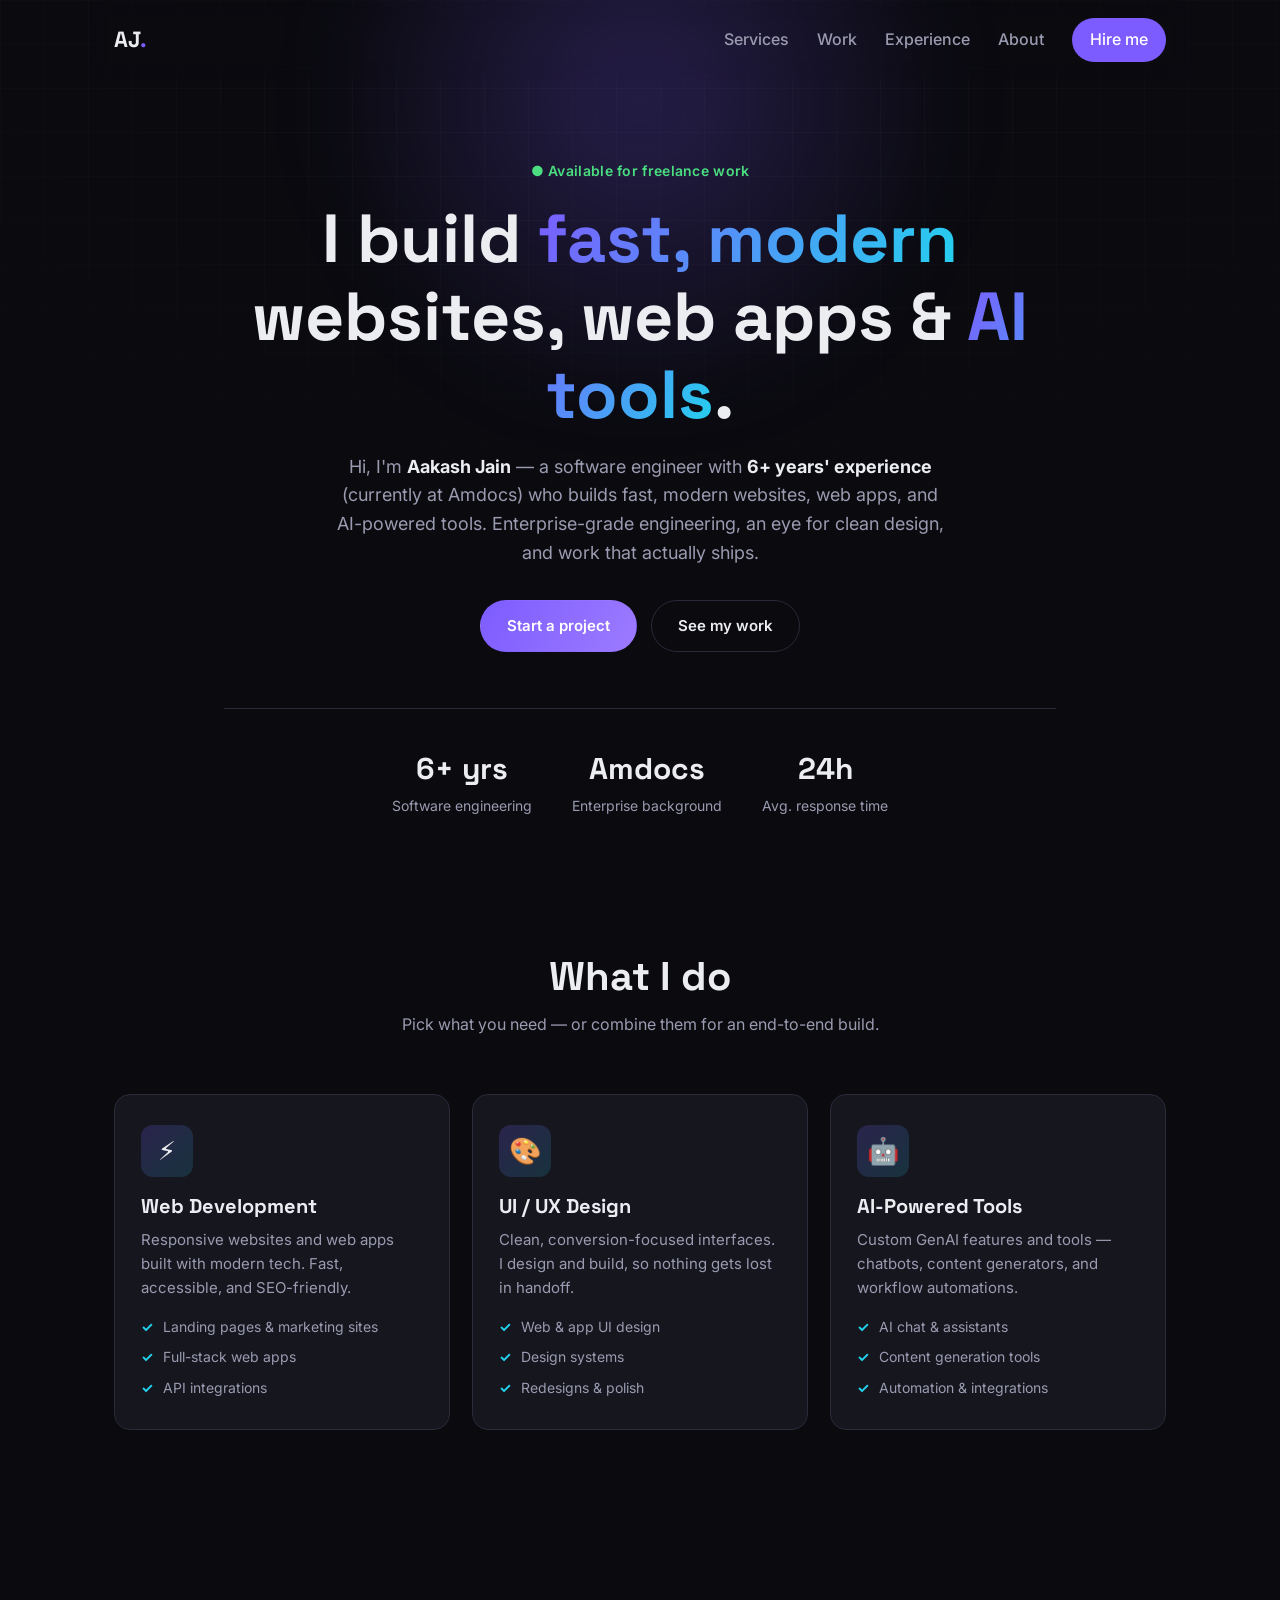
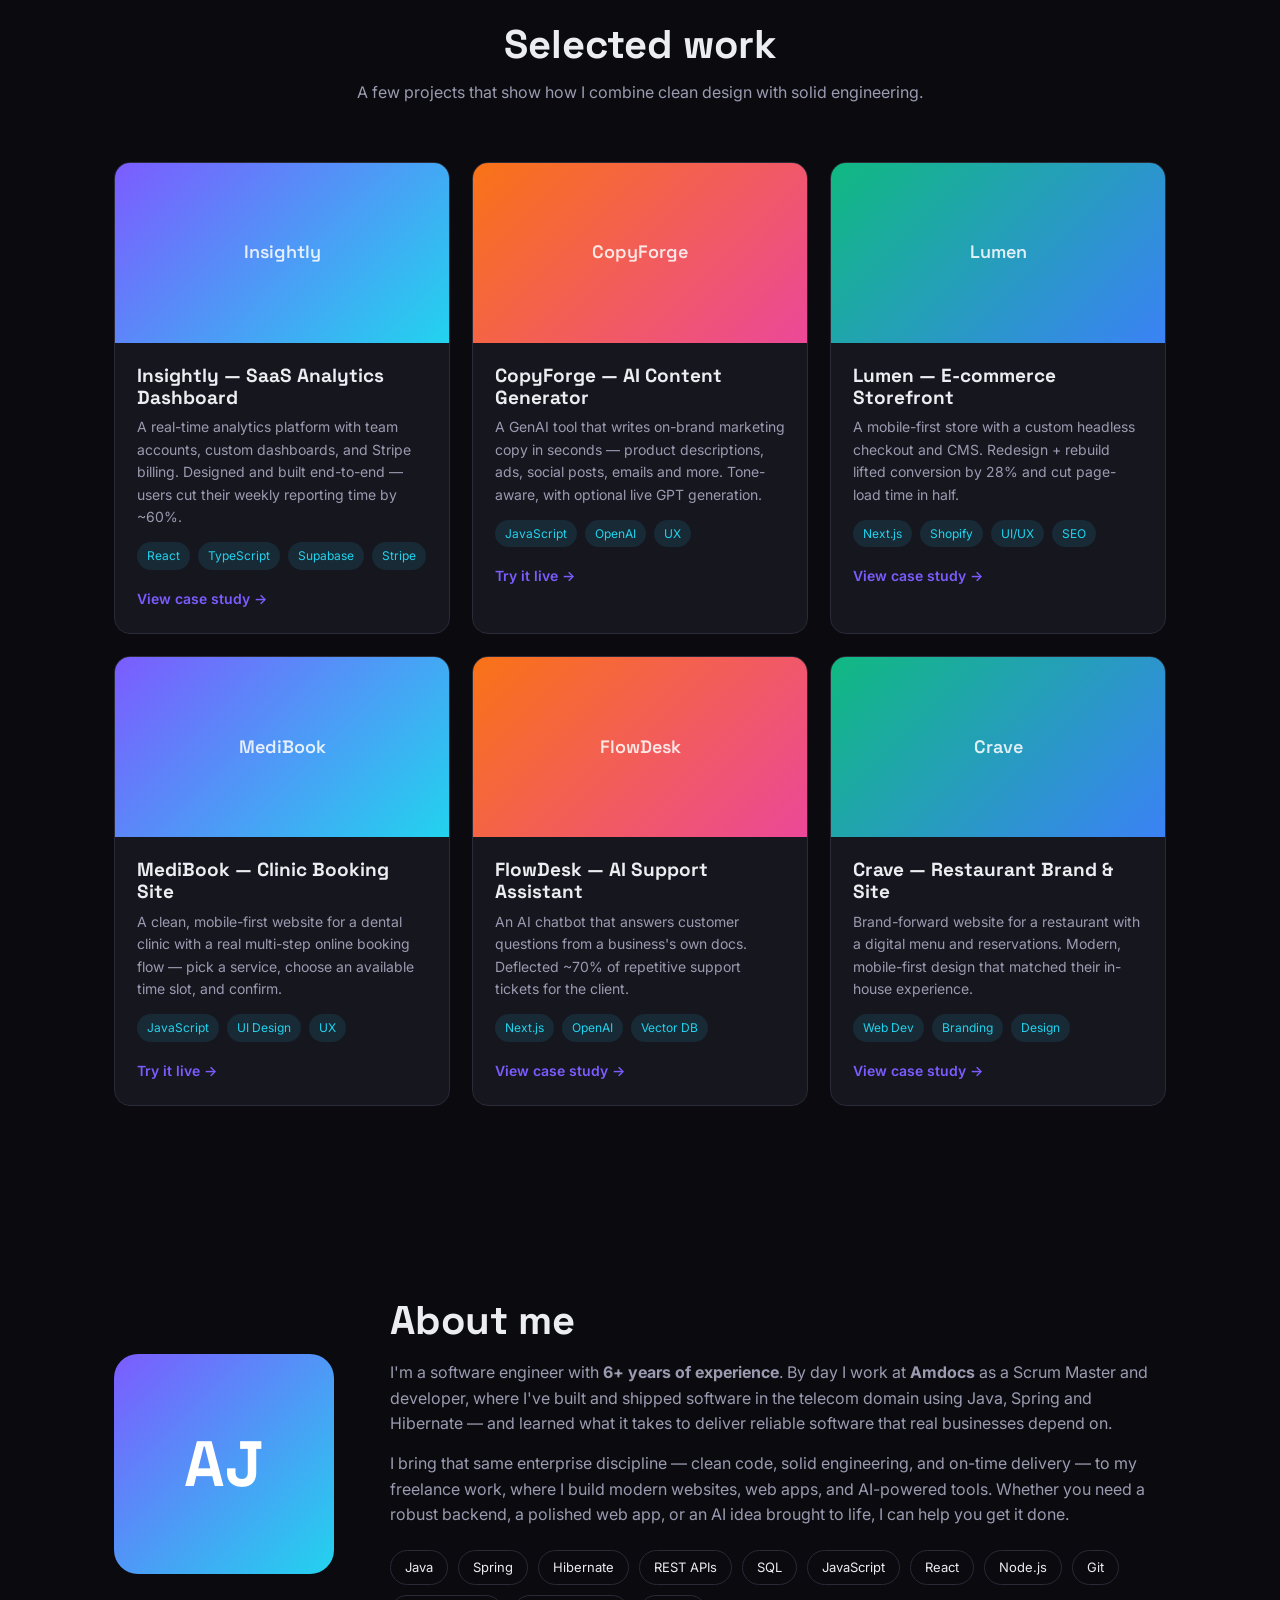
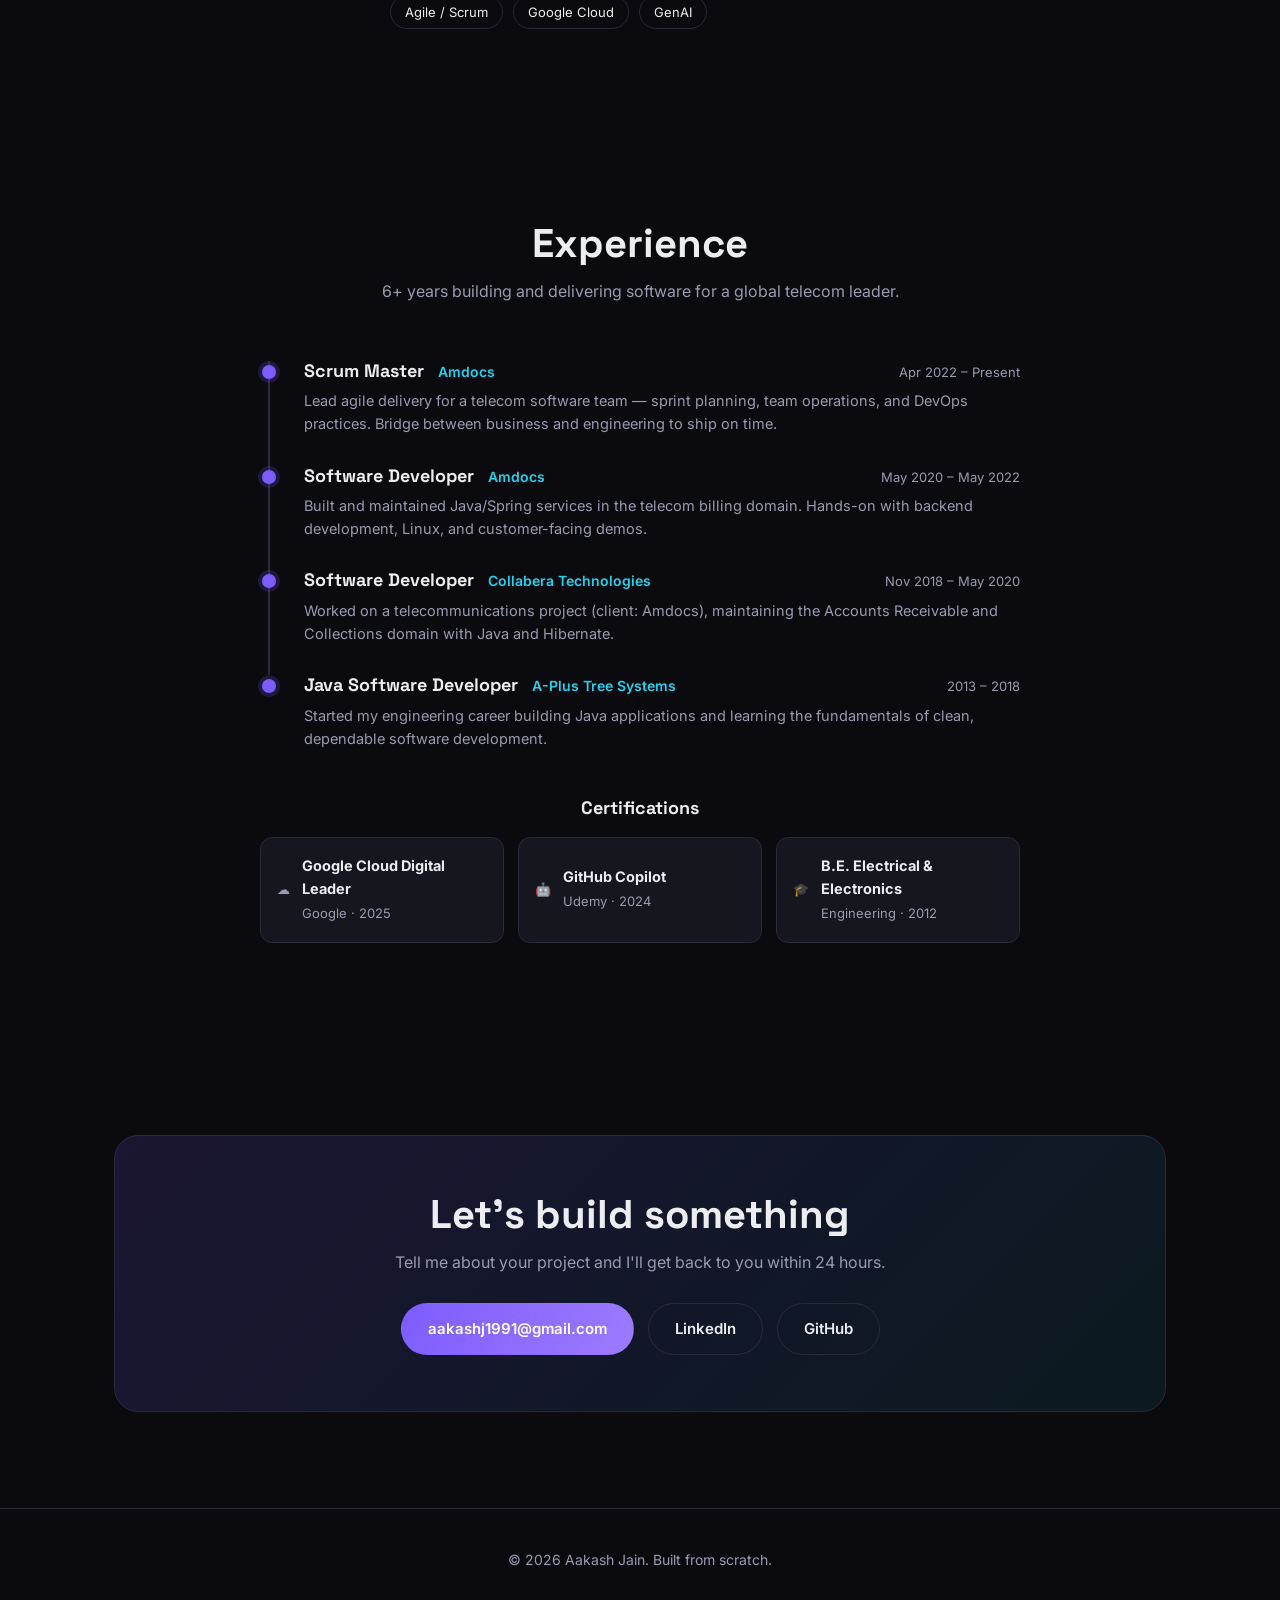
==== commit d6b24dd5: "Incorporate real experience: Amdocs timeline, certifications, updated about/skills/hero Co-authored-" ====
--- a/index.html
+++ b/index.html
@@ -27,6 +27,7 @@
     <nav class="nav__links">
       <a href="#services">Services</a>
       <a href="#work">Work</a>
+      <a href="#experience">Experience</a>
       <a href="#about">About</a>
       <a href="#contact" class="nav__cta">Hire me</a>
     </nav>
@@ -42,17 +43,18 @@
         web apps &amp; <span class="grad">AI tools</span>.
       </h1>
       <p class="hero__sub">
-        Hi, I'm <strong>Aakash Jain</strong> — a developer and designer who turns ideas
-        into polished, production-ready products. From landing pages to full SaaS apps,
-        I ship work that looks great and actually works.
+        Hi, I'm <strong>Aakash Jain</strong> — a software engineer with <strong>6+ years'
+        experience</strong> (currently at Amdocs) who builds fast, modern websites, web apps,
+        and AI-powered tools. Enterprise-grade engineering, an eye for clean design, and work
+        that actually ships.
       </p>
       <div class="hero__actions">
         <a href="#contact" class="btn btn--primary">Start a project</a>
         <a href="#work" class="btn btn--ghost">See my work</a>
       </div>
       <div class="hero__stats">
-        <div><strong>30+</strong><span>Projects delivered</span></div>
-        <div><strong>5★</strong><span>Average rating</span></div>
+        <div><strong>6+ yrs</strong><span>Software engineering</span></div>
+        <div><strong>Amdocs</strong><span>Enterprise background</span></div>
         <div><strong>24h</strong><span>Avg. response time</span></div>
       </div>
     </section>
@@ -167,18 +169,84 @@
       <div class="about__text">
         <h2>About me</h2>
         <p>
-          I'm a freelance developer and designer with a passion for building things that
-          are both beautiful and functional. I work closely with clients to understand
-          their goals, then deliver clean, reliable products on time.
+          I'm a software engineer with <strong>6+ years of experience</strong>. By day I work
+          at <strong>Amdocs</strong> as a Scrum Master and developer, where I've built and
+          shipped software in the telecom domain using Java, Spring and Hibernate — and learned
+          what it takes to deliver reliable software that real businesses depend on.
         </p>
         <p>
-          Whether you're a startup needing an MVP, a business wanting a fresh website, or
-          someone with an AI idea to ship — I can help you get it done.
+          I bring that same enterprise discipline — clean code, solid engineering, and on-time
+          delivery — to my freelance work, where I build modern websites, web apps, and
+          AI-powered tools. Whether you need a robust backend, a polished web app, or an AI
+          idea brought to life, I can help you get it done.
         </p>
         <div class="skills">
-          <span>JavaScript</span><span>TypeScript</span><span>React</span>
-          <span>Next.js</span><span>Node.js</span><span>Python</span>
-          <span>UI/UX</span><span>Figma</span><span>Tailwind</span><span>GenAI</span>
+          <span>Java</span><span>Spring</span><span>Hibernate</span><span>REST APIs</span>
+          <span>SQL</span><span>JavaScript</span><span>React</span><span>Node.js</span>
+          <span>Git</span><span>Agile / Scrum</span><span>Google Cloud</span><span>GenAI</span>
+        </div>
+      </div>
+    </section>
+
+    <!-- Experience -->
+    <section id="experience" class="section">
+      <div class="section__head">
+        <h2>Experience</h2>
+        <p>6+ years building and delivering software for a global telecom leader.</p>
+      </div>
+      <div class="timeline">
+        <article class="tl">
+          <div class="tl__dot"></div>
+          <div class="tl__body">
+            <div class="tl__head">
+              <h3>Scrum Master</h3>
+              <span class="tl__co">Amdocs</span>
+              <span class="tl__date">Apr 2022 – Present</span>
+            </div>
+            <p>Lead agile delivery for a telecom software team — sprint planning, team operations, and DevOps practices. Bridge between business and engineering to ship on time.</p>
+          </div>
+        </article>
+        <article class="tl">
+          <div class="tl__dot"></div>
+          <div class="tl__body">
+            <div class="tl__head">
+              <h3>Software Developer</h3>
+              <span class="tl__co">Amdocs</span>
+              <span class="tl__date">May 2020 – May 2022</span>
+            </div>
+            <p>Built and maintained Java/Spring services in the telecom billing domain. Hands-on with backend development, Linux, and customer-facing demos.</p>
+          </div>
+        </article>
+        <article class="tl">
+          <div class="tl__dot"></div>
+          <div class="tl__body">
+            <div class="tl__head">
+              <h3>Software Developer</h3>
+              <span class="tl__co">Collabera Technologies</span>
+              <span class="tl__date">Nov 2018 – May 2020</span>
+            </div>
+            <p>Worked on a telecommunications project (client: Amdocs), maintaining the Accounts Receivable and Collections domain with Java and Hibernate.</p>
+          </div>
+        </article>
+        <article class="tl">
+          <div class="tl__dot"></div>
+          <div class="tl__body">
+            <div class="tl__head">
+              <h3>Java Software Developer</h3>
+              <span class="tl__co">A-Plus Tree Systems</span>
+              <span class="tl__date">2013 – 2018</span>
+            </div>
+            <p>Started my engineering career building Java applications and learning the fundamentals of clean, dependable software development.</p>
+          </div>
+        </article>
+      </div>
+
+      <div class="certs">
+        <h3 class="certs__title">Certifications</h3>
+        <div class="certs__grid">
+          <div class="cert"><span class="cert__ic">☁️</span><div><strong>Google Cloud Digital Leader</strong><span>Google · 2025</span></div></div>
+          <div class="cert"><span class="cert__ic">🤖</span><div><strong>GitHub Copilot</strong><span>Udemy · 2024</span></div></div>
+          <div class="cert"><span class="cert__ic">🎓</span><div><strong>B.E. Electrical & Electronics</strong><span>Engineering · 2012</span></div></div>
         </div>
       </div>
     </section>
--- a/styles.css
+++ b/styles.css
@@ -164,6 +164,37 @@
   border: 1px solid var(--border-visible); color: var(--text);
 }
 
+/* Experience timeline */
+.timeline { max-width: 760px; margin: 0 auto; position: relative; padding-left: 8px; }
+.tl { position: relative; padding: 0 0 30px 34px; border-left: 2px solid var(--border-visible); }
+.tl:last-child { border-left-color: transparent; padding-bottom: 0; }
+.tl__dot {
+  position: absolute; left: -8px; top: 4px; width: 14px; height: 14px; border-radius: 50%;
+  background: var(--brand); box-shadow: 0 0 0 4px rgba(124,92,255,.18);
+}
+.tl__head { display: flex; flex-wrap: wrap; align-items: baseline; gap: 8px 14px; margin-bottom: 6px; }
+.tl__head h3 { font-size: 18px; }
+.tl__co { color: var(--brand-2); font-weight: 600; font-size: 14px; }
+.tl__date { color: var(--muted); font-size: 13px; margin-left: auto; }
+.tl__body p { color: var(--muted); font-size: 14.5px; }
+
+/* Certifications */
+.certs { max-width: 760px; margin: 48px auto 0; }
+.certs__title { font-size: 18px; margin-bottom: 18px; text-align: center; }
+.certs__grid { display: grid; grid-template-columns: repeat(3, 1fr); gap: 14px; }
+.cert {
+  display: flex; align-items: center; gap: 12px; background: var(--card);
+  border: 1px solid var(--border-visible); border-radius: 12px; padding: 16px;
+}
+.cert__ic { font-size: 26px; }
+.cert strong { display: block; font-size: 14.5px; }
+.cert span { color: var(--muted); font-size: 13px; }
+
+@media (max-width: 700px) {
+  .certs__grid { grid-template-columns: 1fr; }
+  .tl__date { margin-left: 0; width: 100%; }
+}
+
 /* Contact */
 .contact__card {
   background: linear-gradient(135deg, rgba(124,92,255,.15), rgba(34,211,238,.08));
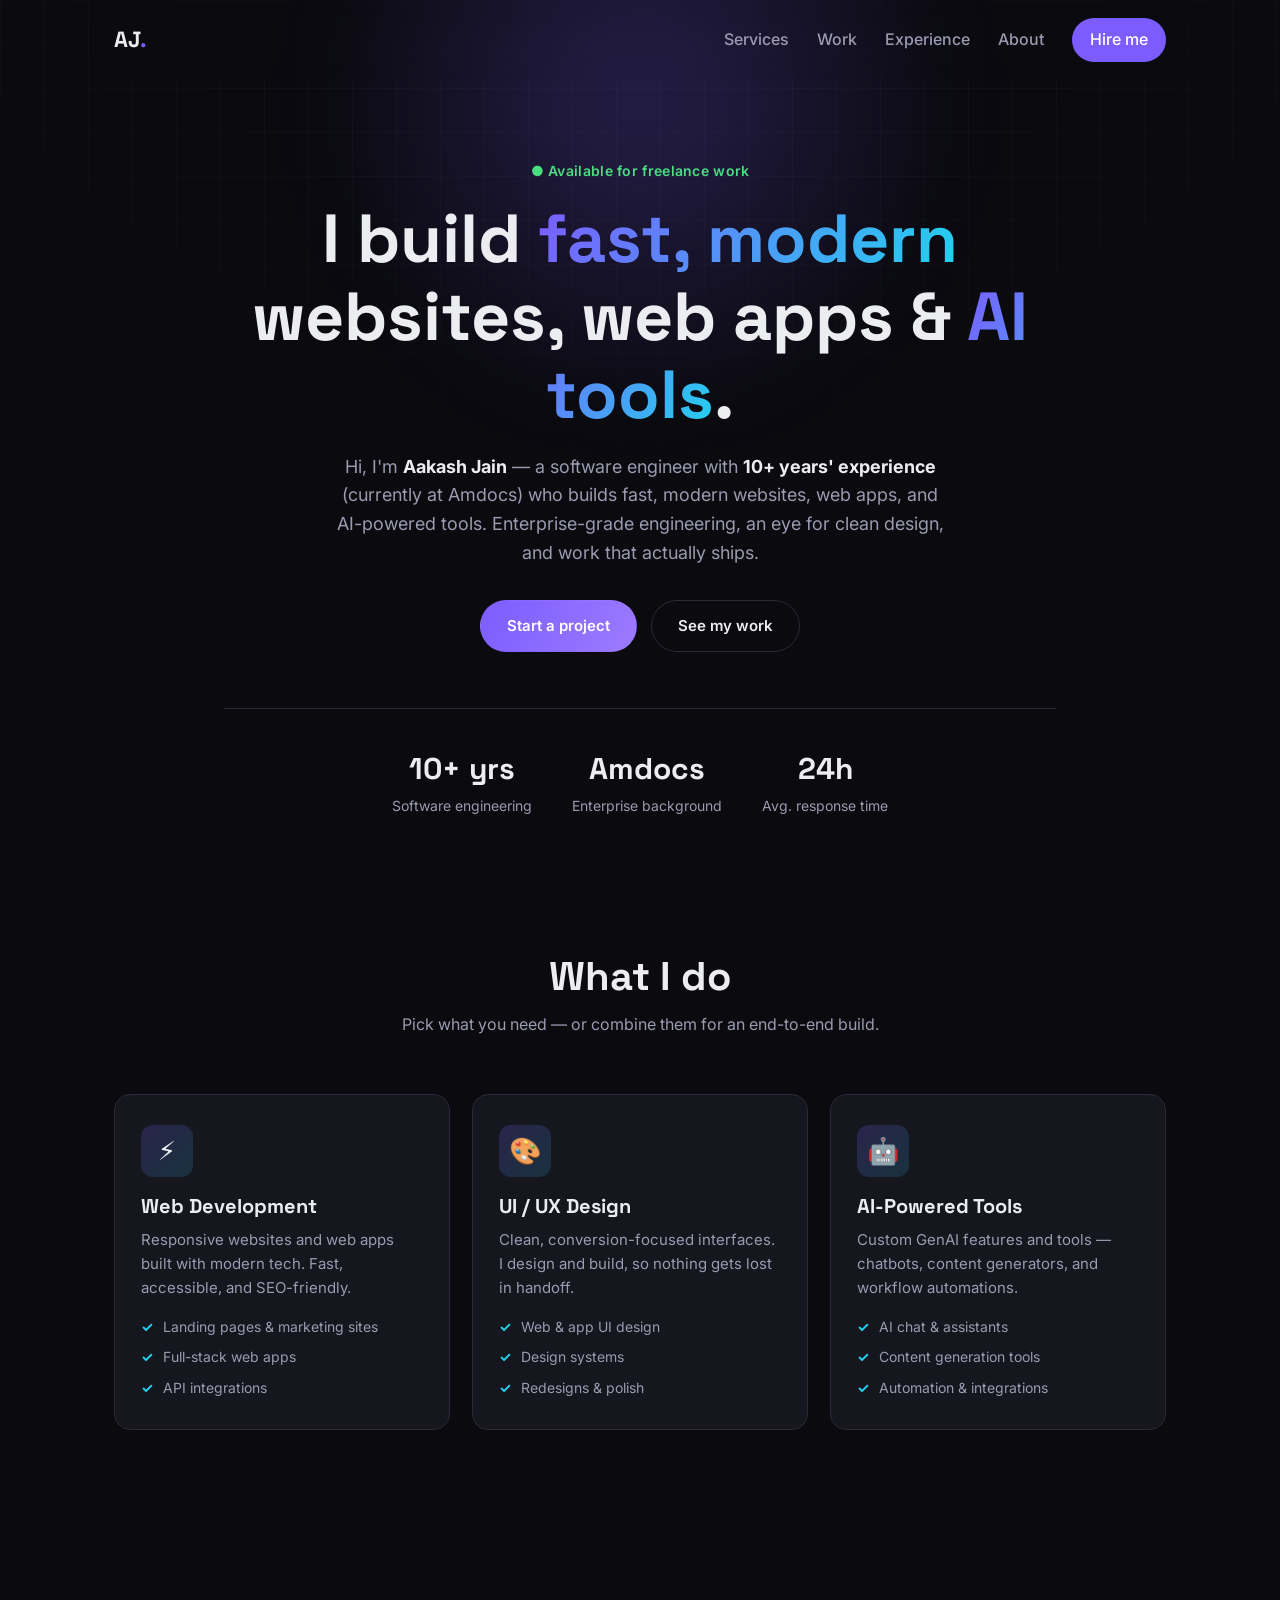
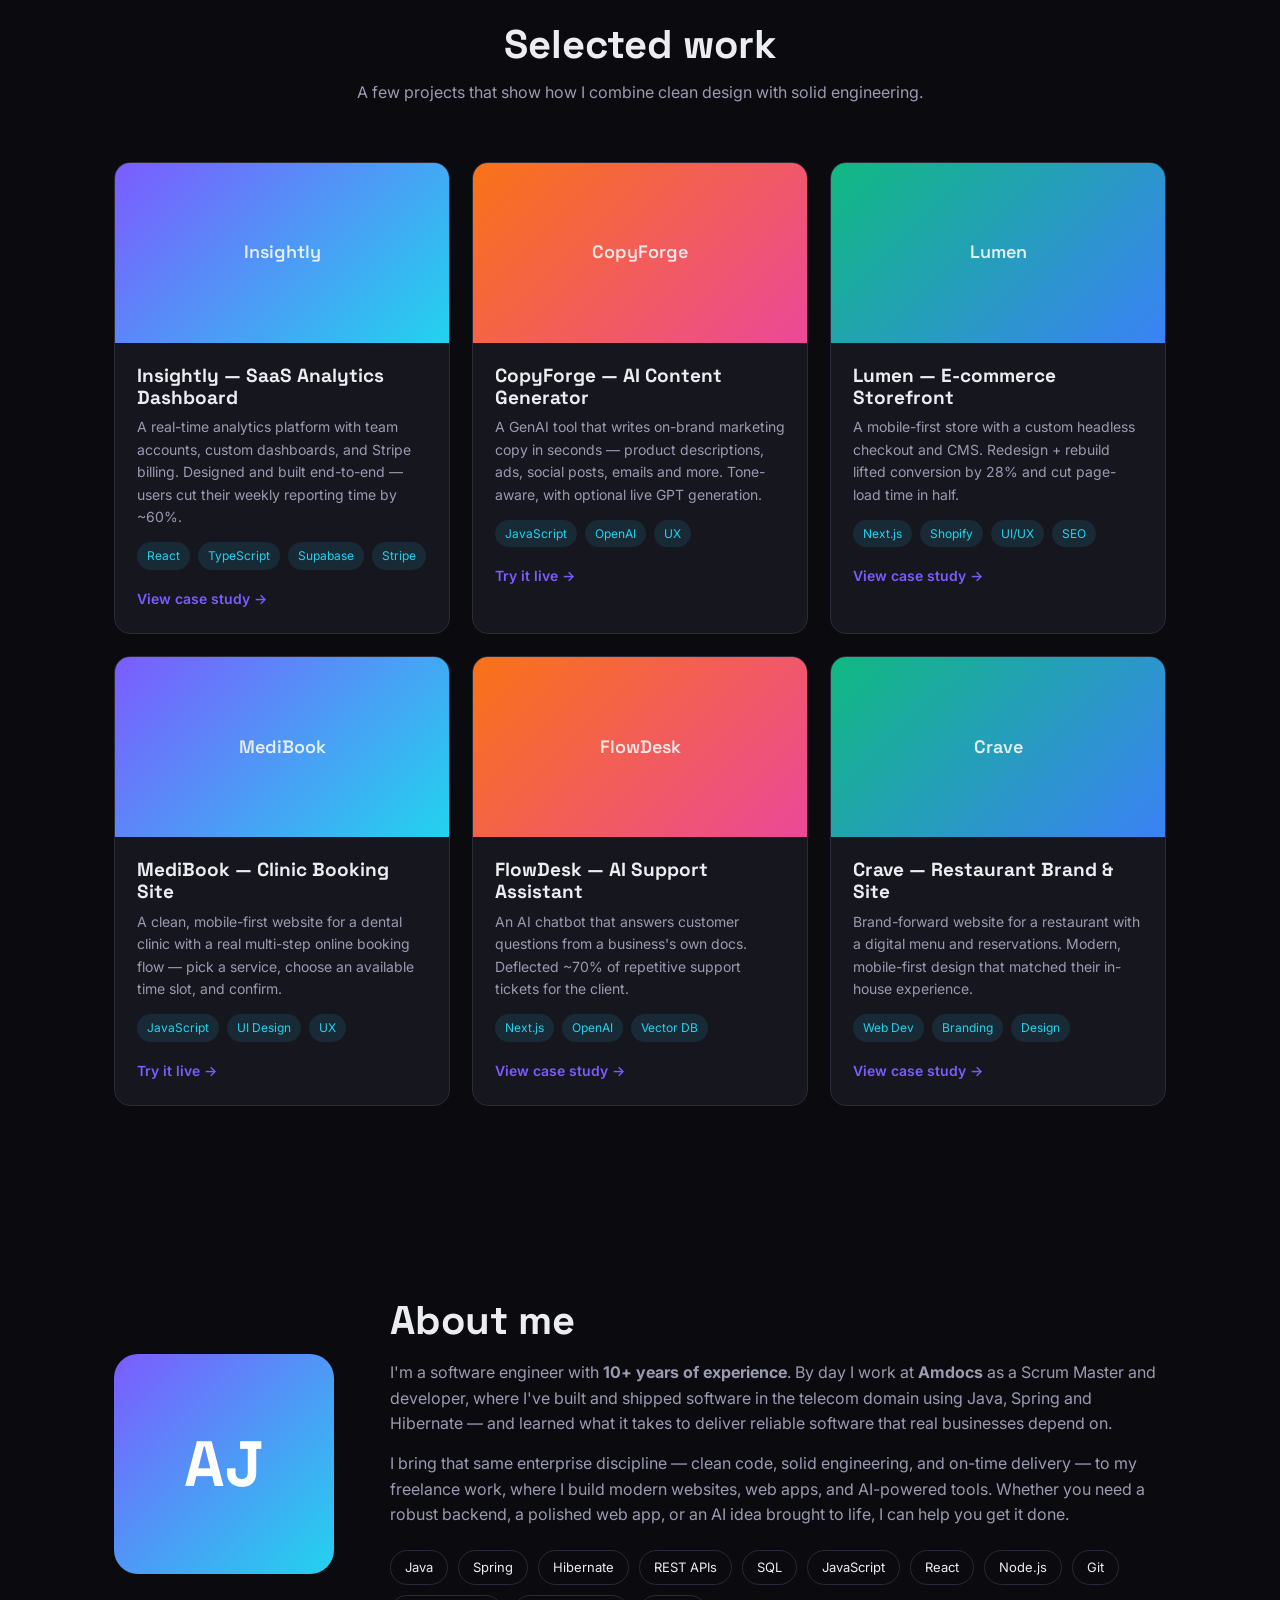
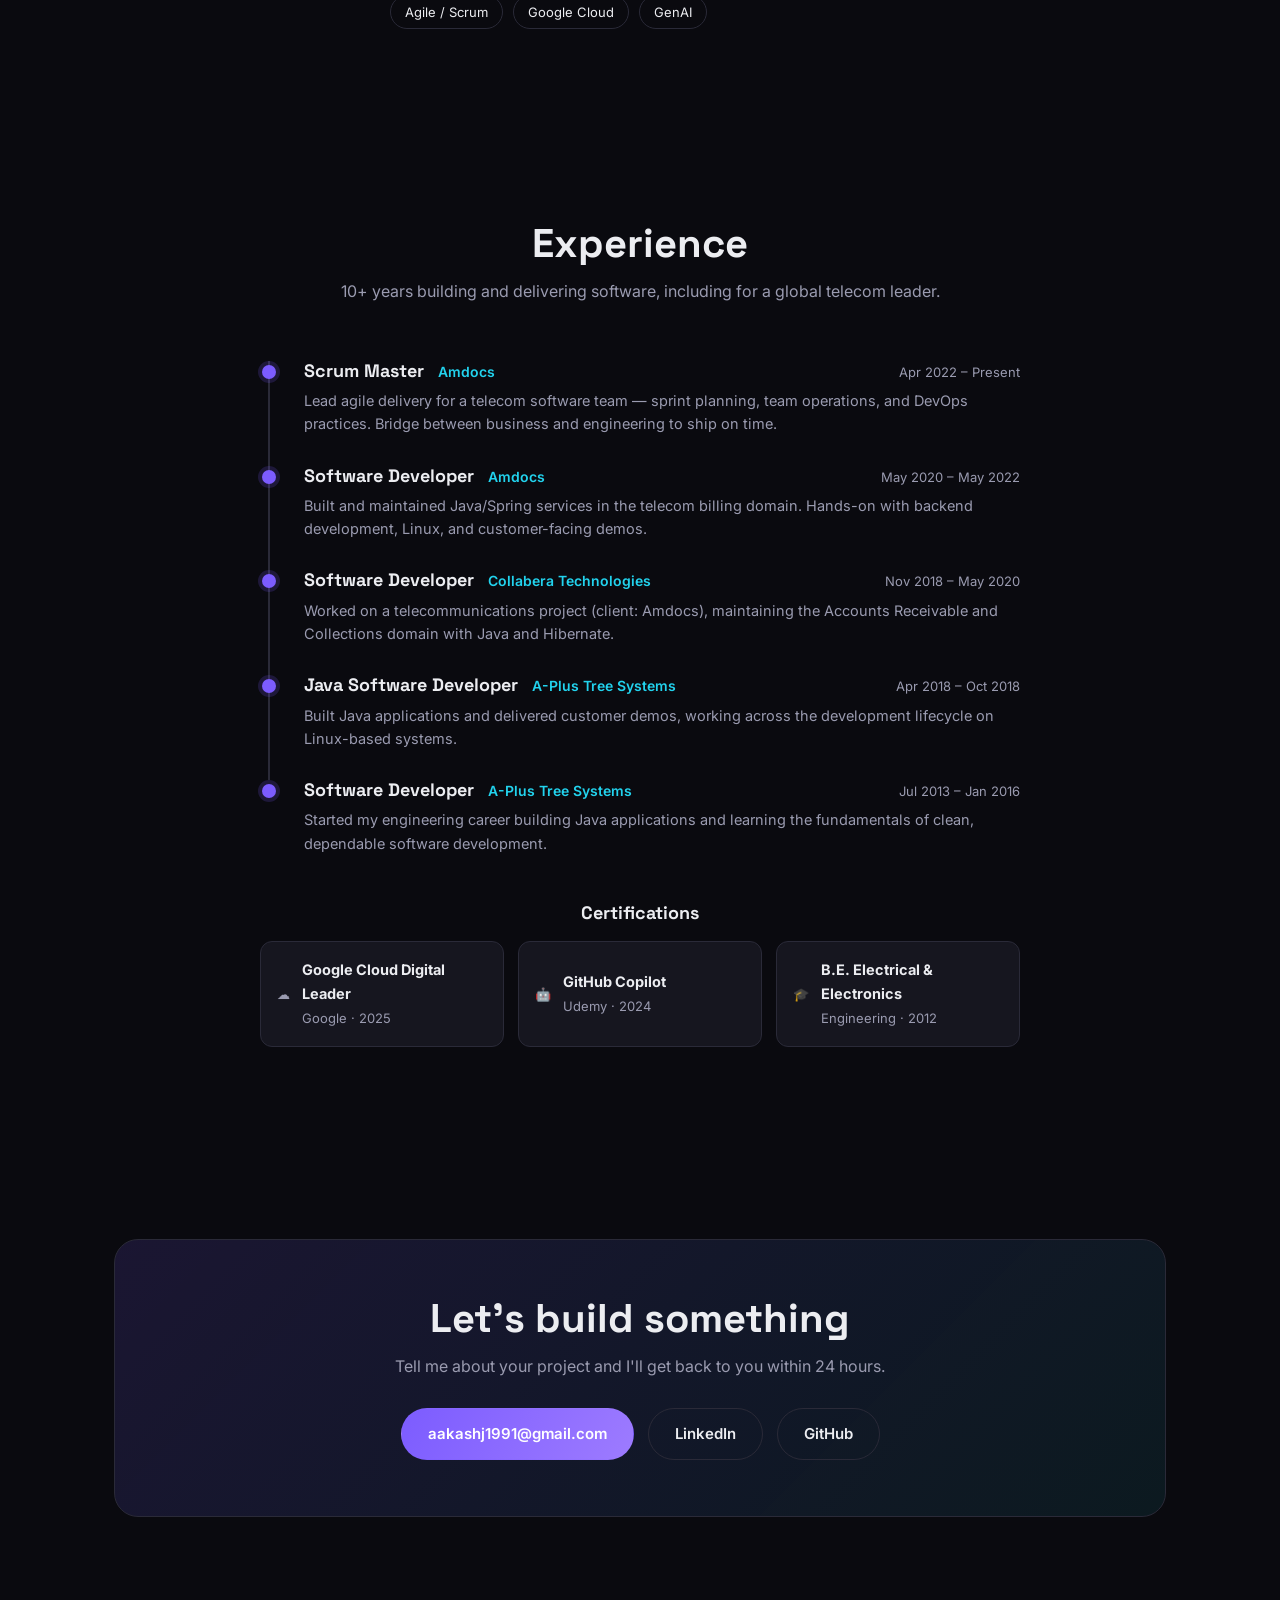
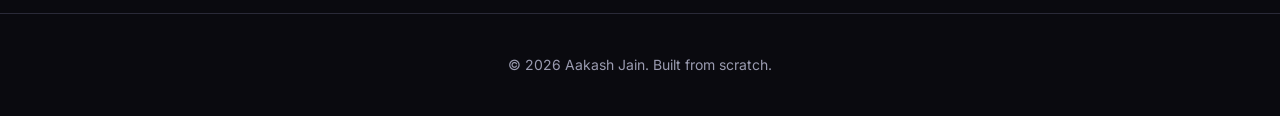
==== commit 0fb999d4: "Correct experience to 10+ years and fix timeline entries Co-authored-by: Cursor <cursoragent@cursor." ====
--- a/index.html
+++ b/index.html
@@ -43,7 +43,7 @@
         web apps &amp; <span class="grad">AI tools</span>.
       </h1>
       <p class="hero__sub">
-        Hi, I'm <strong>Aakash Jain</strong> — a software engineer with <strong>6+ years'
+        Hi, I'm <strong>Aakash Jain</strong> — a software engineer with <strong>10+ years'
         experience</strong> (currently at Amdocs) who builds fast, modern websites, web apps,
         and AI-powered tools. Enterprise-grade engineering, an eye for clean design, and work
         that actually ships.
@@ -53,7 +53,7 @@
         <a href="#work" class="btn btn--ghost">See my work</a>
       </div>
       <div class="hero__stats">
-        <div><strong>6+ yrs</strong><span>Software engineering</span></div>
+        <div><strong>10+ yrs</strong><span>Software engineering</span></div>
         <div><strong>Amdocs</strong><span>Enterprise background</span></div>
         <div><strong>24h</strong><span>Avg. response time</span></div>
       </div>
@@ -169,7 +169,7 @@
       <div class="about__text">
         <h2>About me</h2>
         <p>
-          I'm a software engineer with <strong>6+ years of experience</strong>. By day I work
+          I'm a software engineer with <strong>10+ years of experience</strong>. By day I work
           at <strong>Amdocs</strong> as a Scrum Master and developer, where I've built and
           shipped software in the telecom domain using Java, Spring and Hibernate — and learned
           what it takes to deliver reliable software that real businesses depend on.
@@ -192,7 +192,7 @@
     <section id="experience" class="section">
       <div class="section__head">
         <h2>Experience</h2>
-        <p>6+ years building and delivering software for a global telecom leader.</p>
+        <p>10+ years building and delivering software, including for a global telecom leader.</p>
       </div>
       <div class="timeline">
         <article class="tl">
@@ -234,7 +234,18 @@
             <div class="tl__head">
               <h3>Java Software Developer</h3>
               <span class="tl__co">A-Plus Tree Systems</span>
-              <span class="tl__date">2013 – 2018</span>
+              <span class="tl__date">Apr 2018 – Oct 2018</span>
+            </div>
+            <p>Built Java applications and delivered customer demos, working across the development lifecycle on Linux-based systems.</p>
+          </div>
+        </article>
+        <article class="tl">
+          <div class="tl__dot"></div>
+          <div class="tl__body">
+            <div class="tl__head">
+              <h3>Software Developer</h3>
+              <span class="tl__co">A-Plus Tree Systems</span>
+              <span class="tl__date">Jul 2013 – Jan 2016</span>
             </div>
             <p>Started my engineering career building Java applications and learning the fundamentals of clean, dependable software development.</p>
           </div>
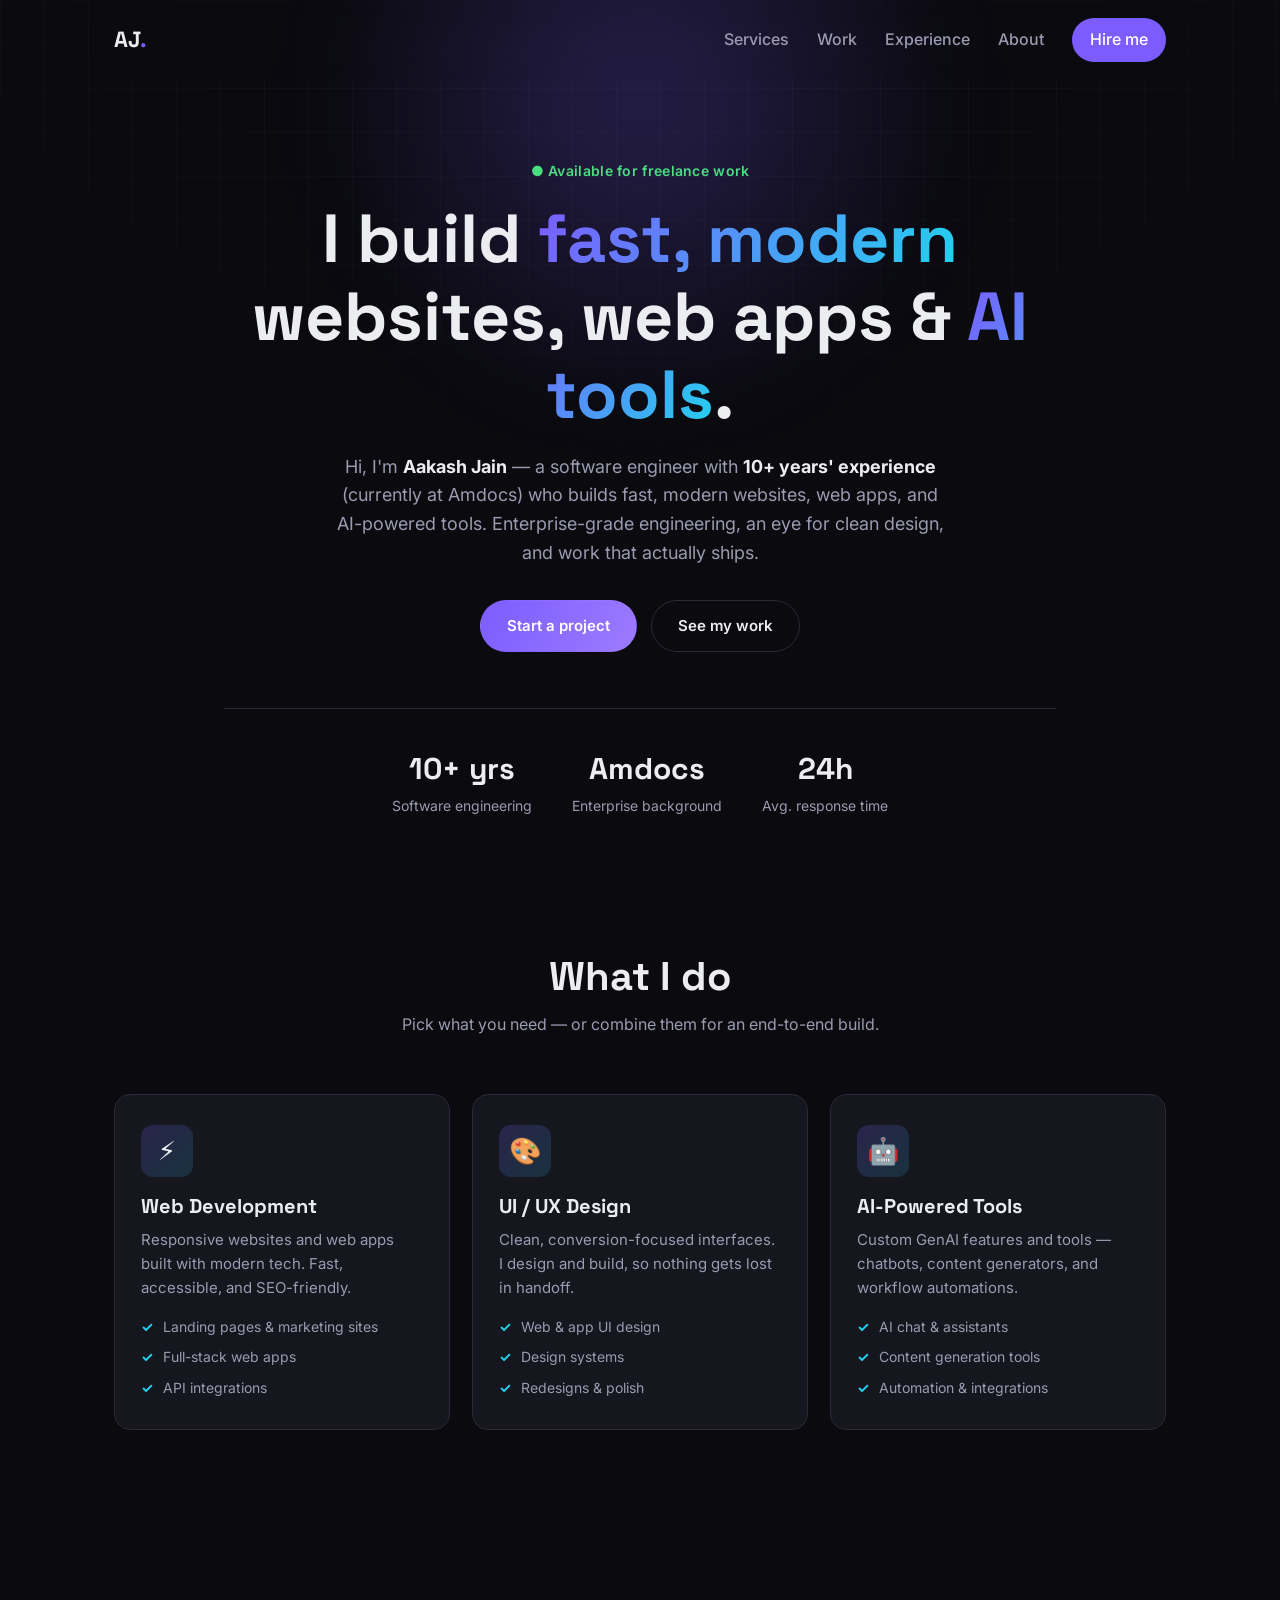
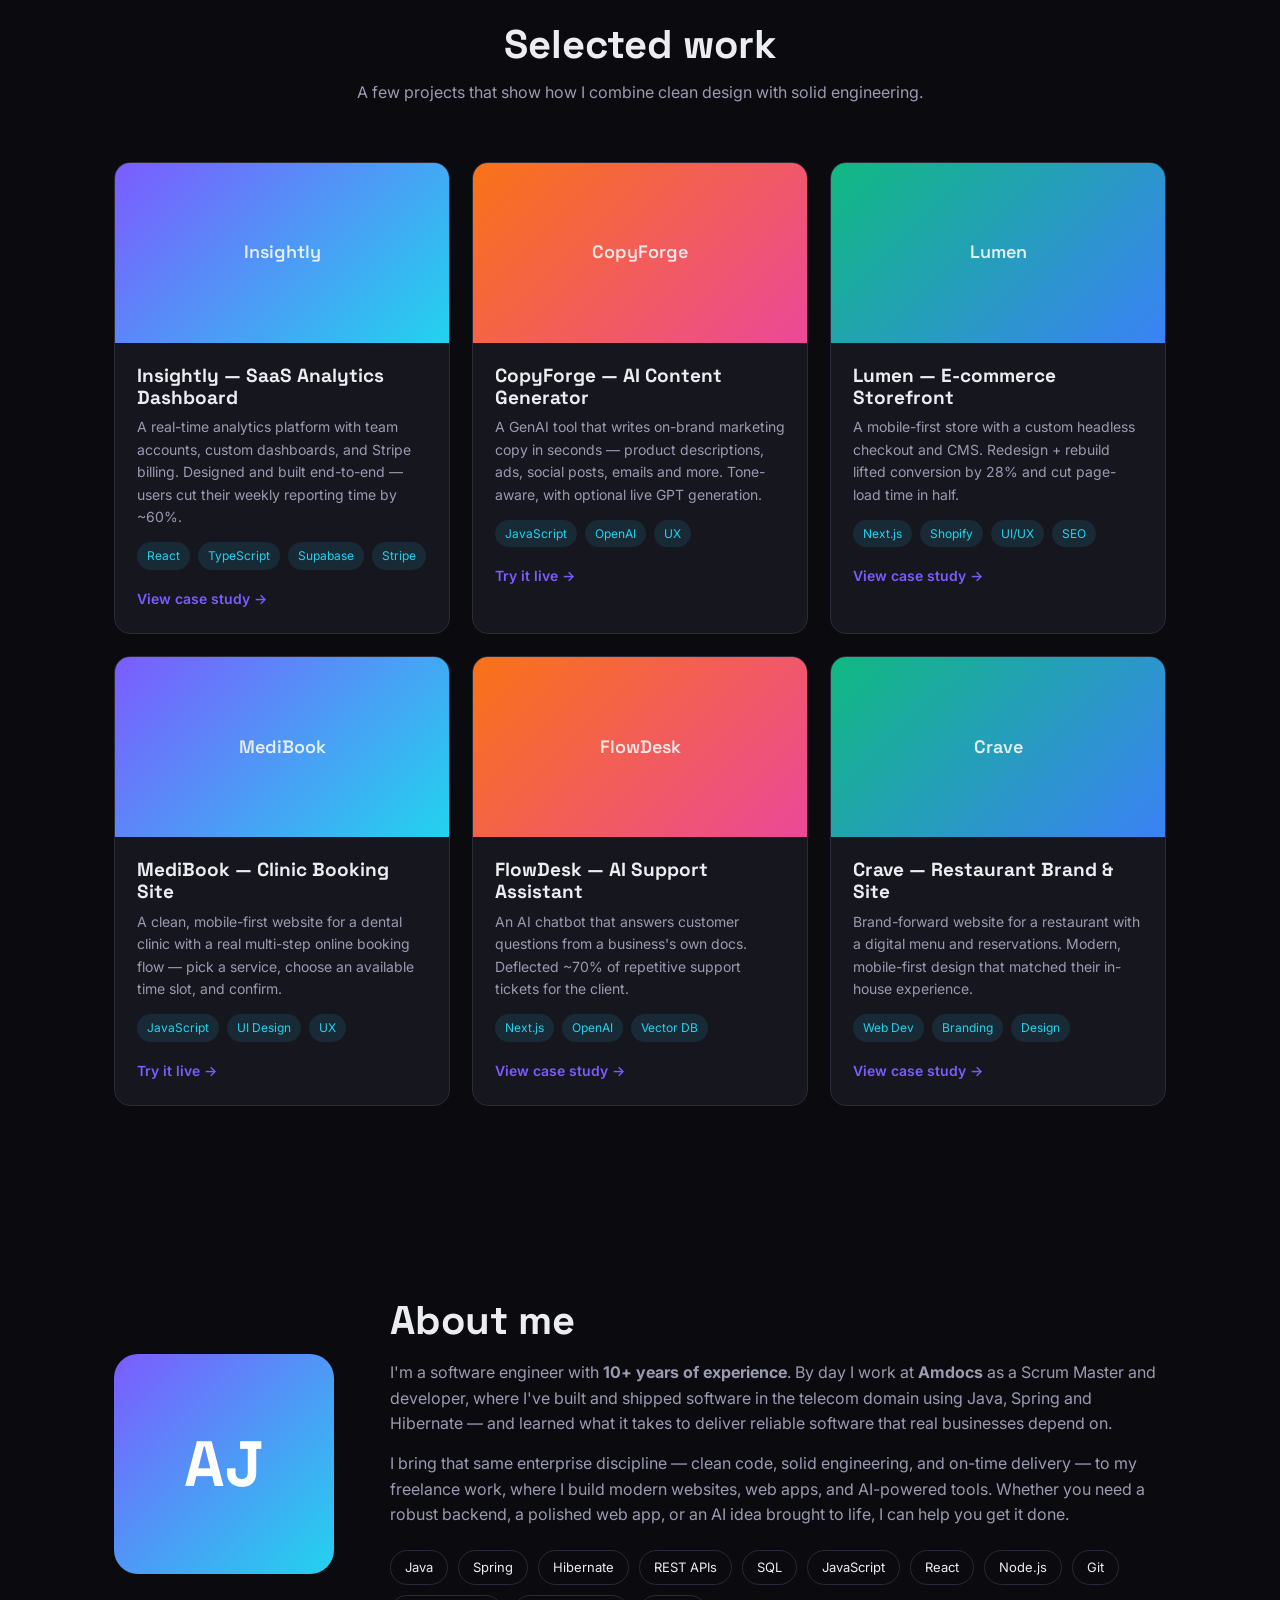
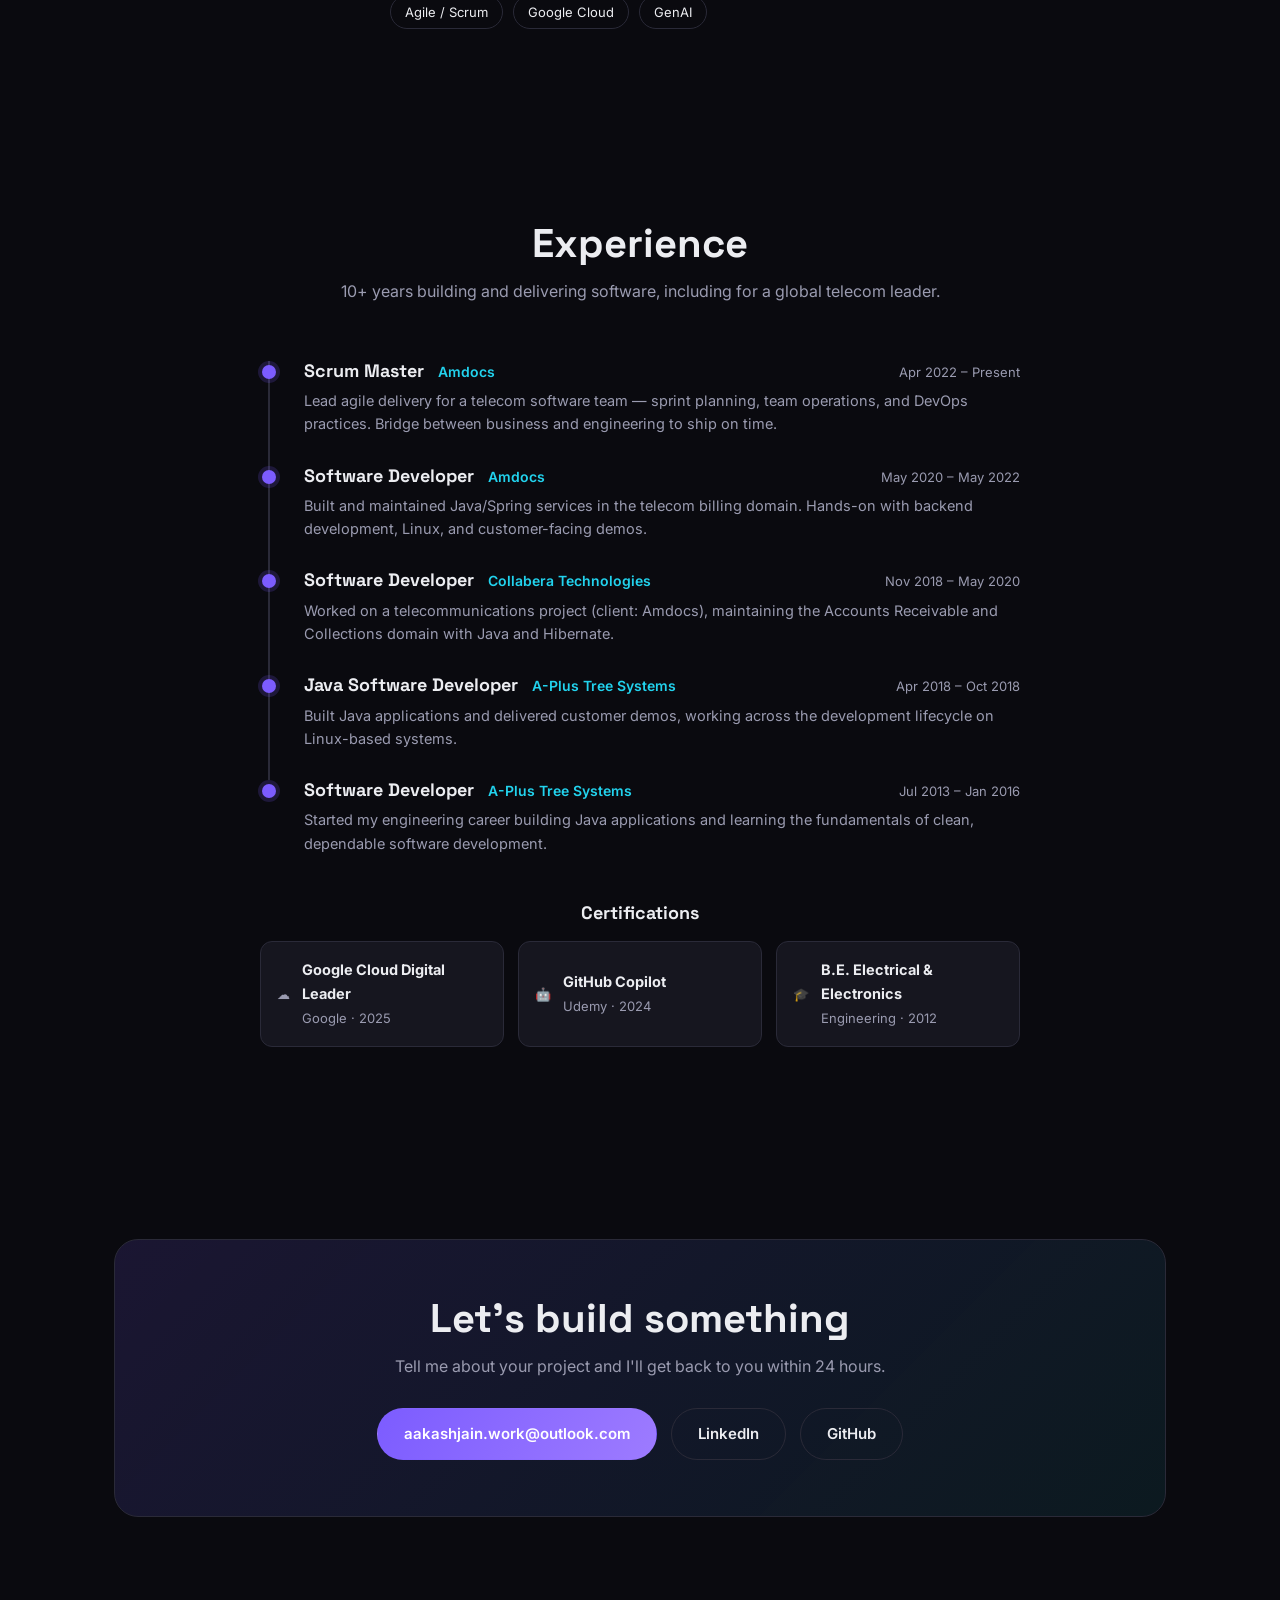
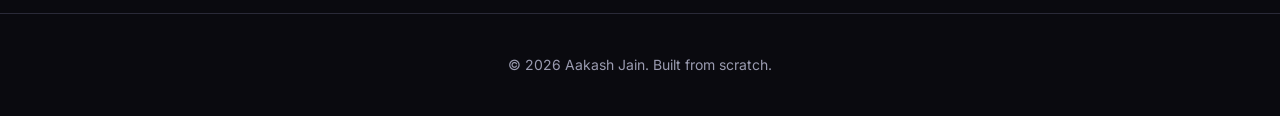
==== commit 5a32707e: "Update contact email to professional outreach address Co-authored-by: Cursor <cursoragent@cursor.com" ====
--- a/index.html
+++ b/index.html
@@ -268,7 +268,7 @@
         <h2>Let's build something</h2>
         <p>Tell me about your project and I'll get back to you within 24 hours.</p>
         <div class="contact__actions">
-          <a href="mailto:aakashj1991@gmail.com" class="btn btn--primary">aakashj1991@gmail.com</a>
+          <a href="mailto:aakashjain.work@outlook.com" class="btn btn--primary">aakashjain.work@outlook.com</a>
           <a href="https://www.linkedin.com/in/aakash-jain91/" class="btn btn--ghost" target="_blank" rel="noopener">LinkedIn</a>
           <a href="https://github.com/aakash-jain-1" class="btn btn--ghost" target="_blank" rel="noopener">GitHub</a>
         </div>
